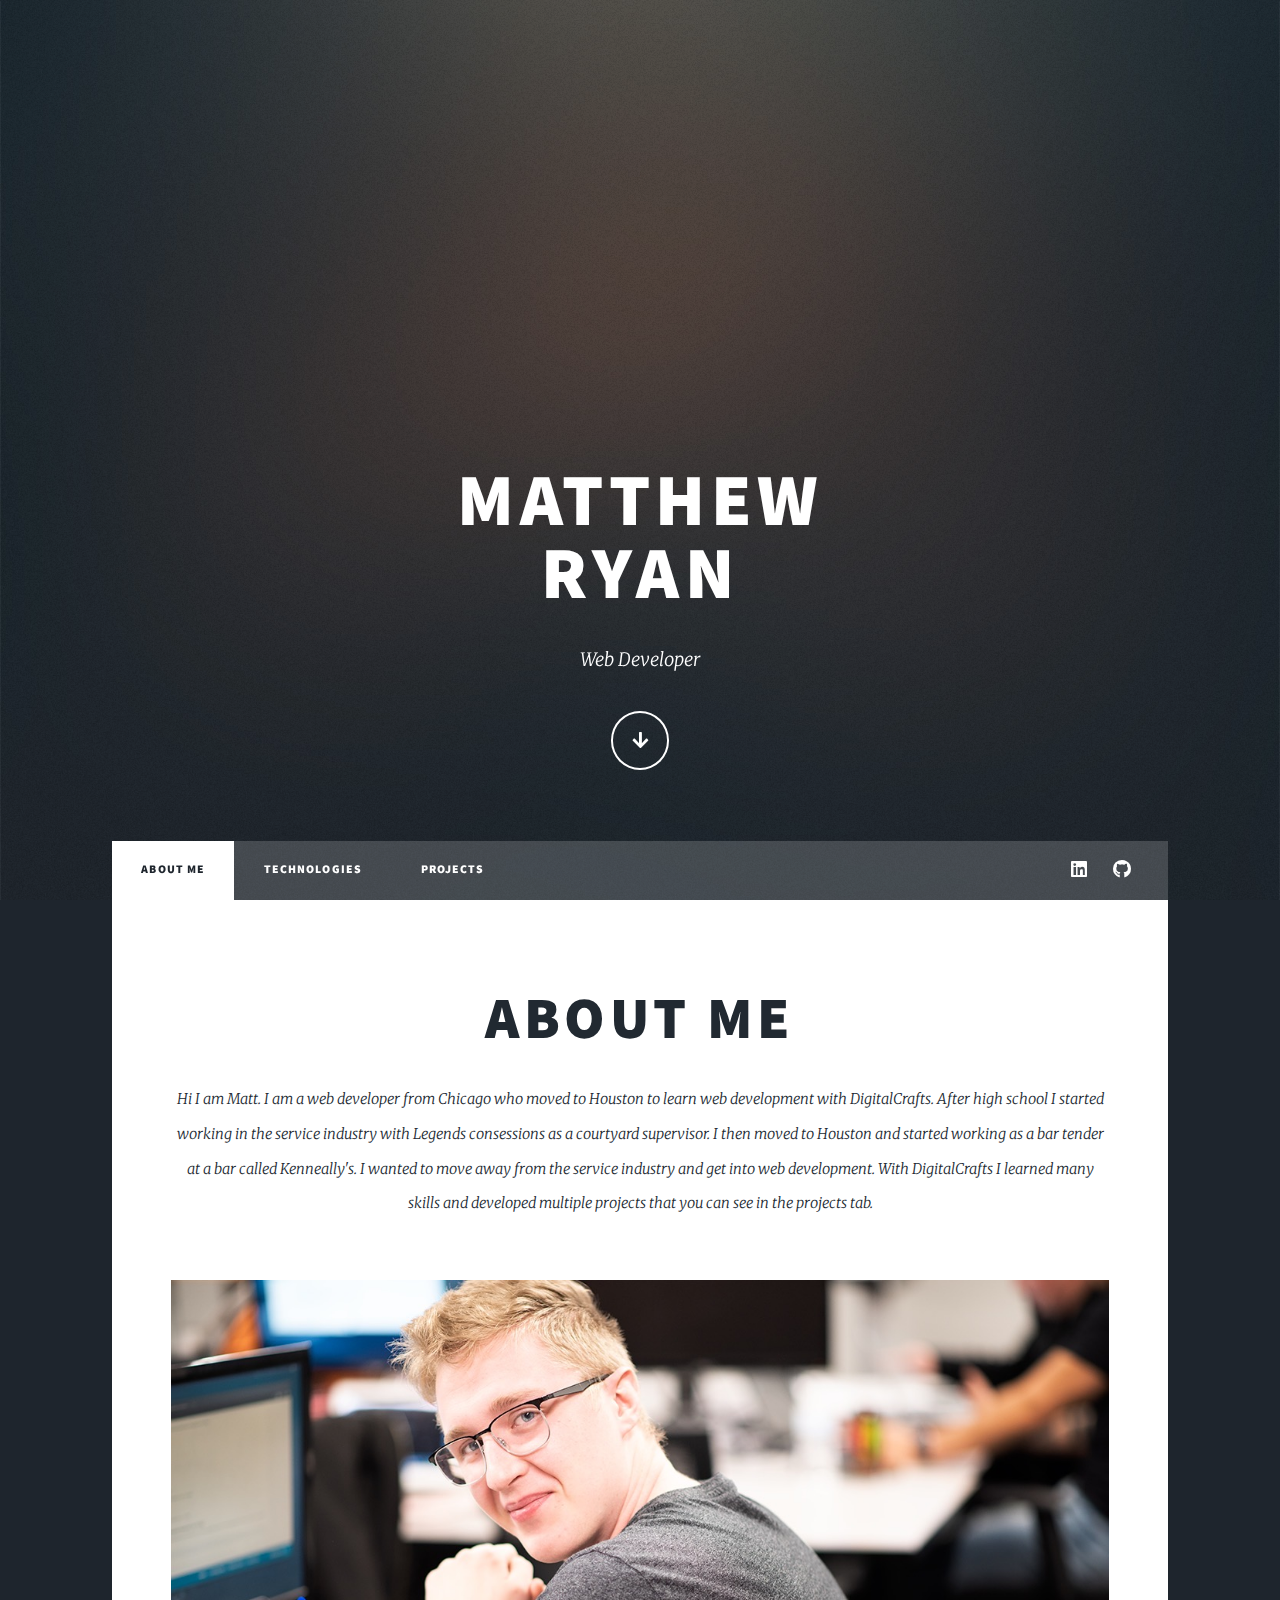
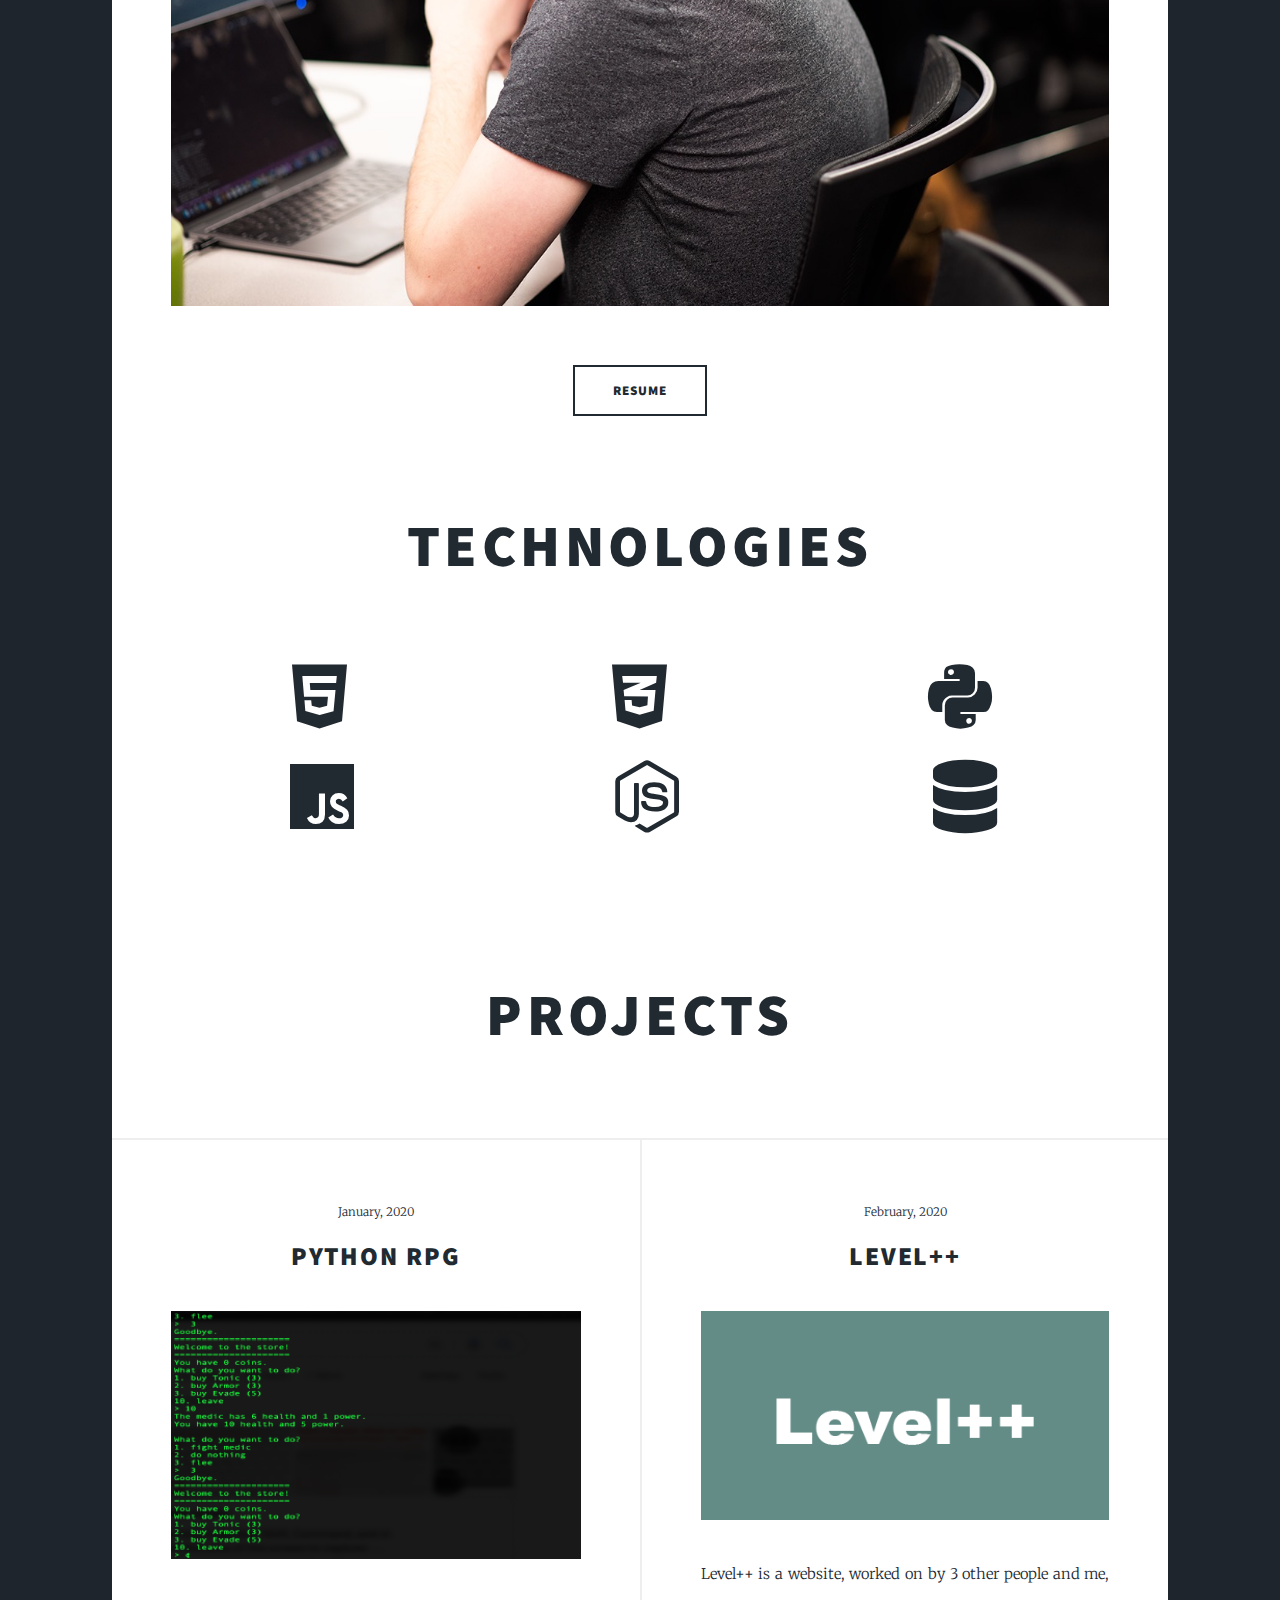
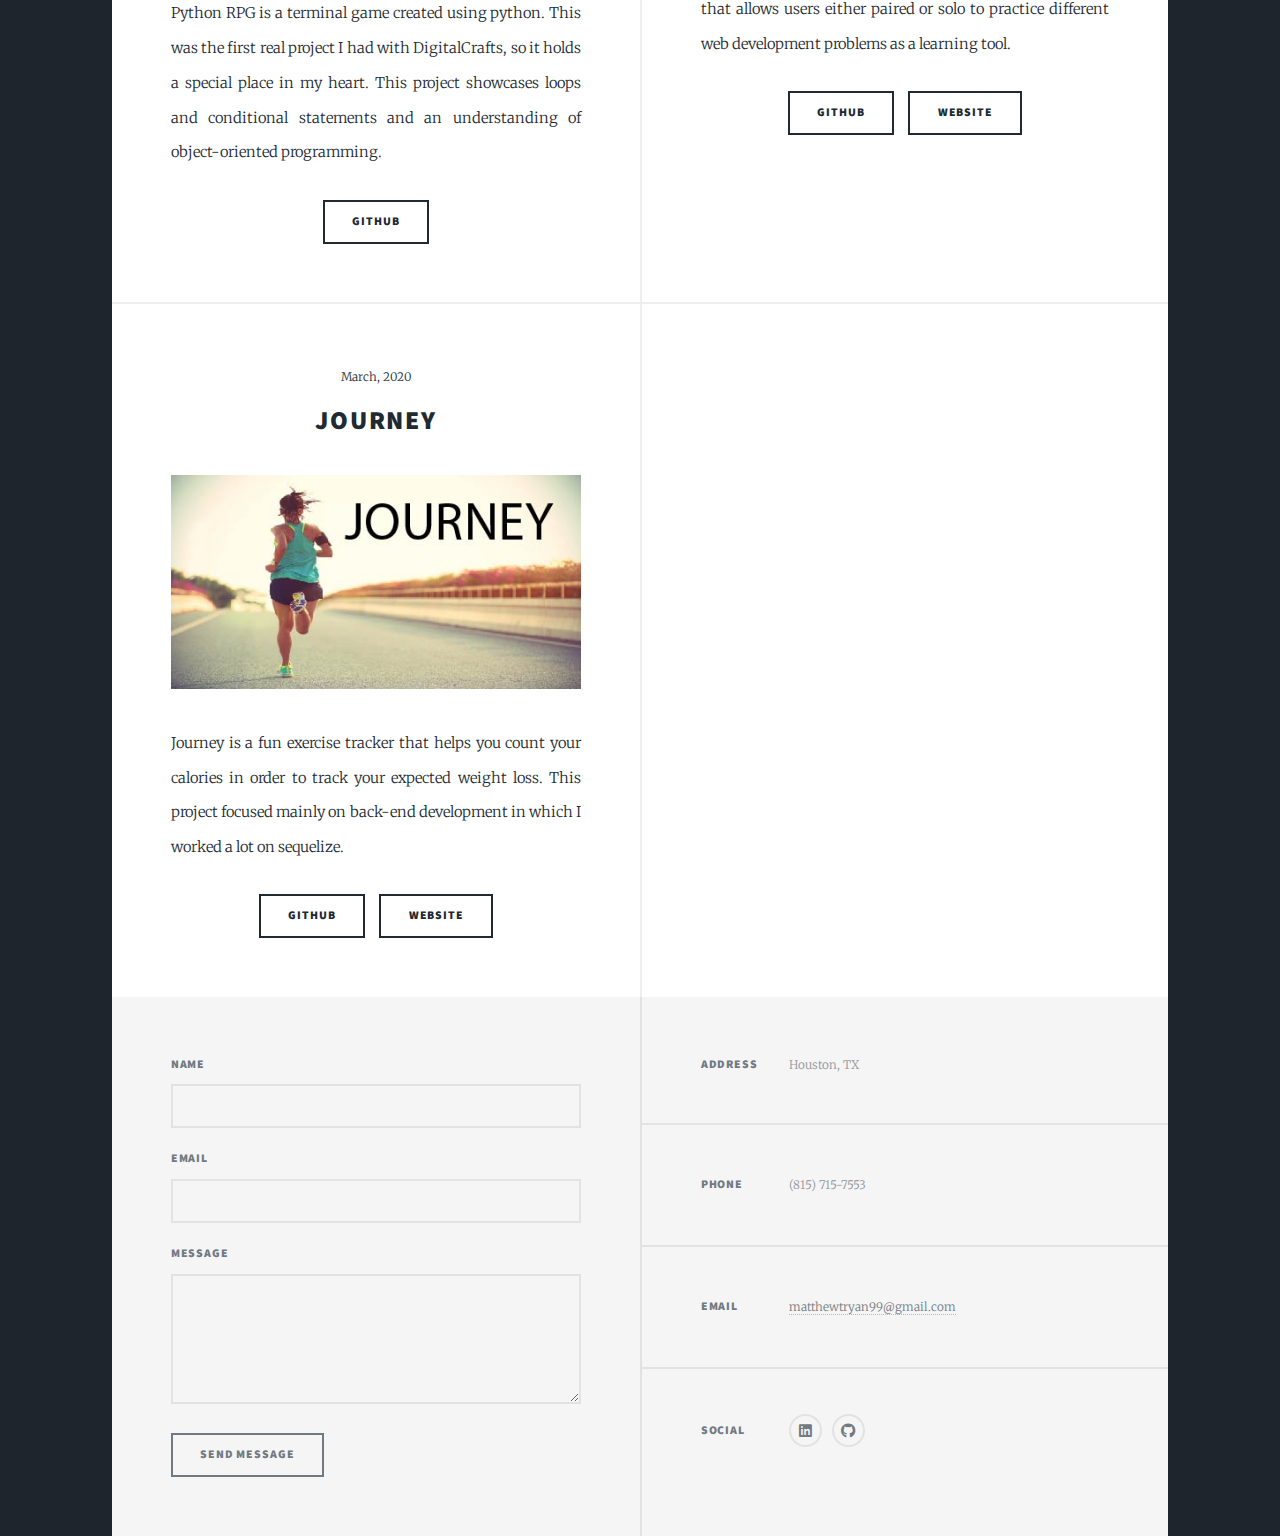
==== index.html @ 0ff70f74 "resume addition" ====
<!DOCTYPE HTML>
<!--
	Massively by HTML5 UP
	html5up.net | @ajlkn
	Free for personal and commercial use under the CCA 3.0 license (html5up.net/license)
-->
<html>
	<head>
		<title>Matthew Ryan</title>
		<meta charset="utf-8" />
		<meta name="viewport" content="width=device-width, initial-scale=1, user-scalable=no" />
		<link rel="stylesheet" href="assets/css/main.css" />
		<noscript><link rel="stylesheet" href="assets/css/noscript.css" /></noscript>
	</head>
	<body class="is-preload">

		<!-- Wrapper -->
			<div id="wrapper" class="fade-in">

				<!-- Intro -->
					<div id="intro">
						<h1>Matthew<br />
						Ryan</h1>
						<p>Web Developer</p>
						<ul class="actions">
							<li><a href="#header" class="button icon solid solo fa-arrow-down scrolly">Continue</a></li>
						</ul>
					</div>

				<!-- Header -->
					<header id="header">
						<a href="index.html" class="logo">Matthew Ryan</a>
					</header>

				<!-- Nav -->
					<nav id="nav">
						<ul class="links">
							<li class="active"><a href="#about-me">About Me</a></li>
							<li><a href="#technologies">Technologies</a></li>
							<li><a href="#projects">Projects</a></li>
						</ul>
						<ul class="icons">
							<li><a href="https://www.linkedin.com/in/matthew-ryan-bb49891a5/" class="icon brands fa-linkedin" target="_blank"><span class="label">Linkedin</span></a></li>
							<li><a href="https://github.com/matthewtryan99" class="icon brands fa-github"><span class="label" target="_blank">GitHub</span></a></li>
						</ul>
					</nav>

				<!-- Main -->
					<div id="main">

						<!-- Featured Post -->
							<article class="post featured" id="about-me">
								<header class="major">
									<h2>About Me</h2>
									<p>
										Hi I am Matt. I am a web developer from Chicago who moved to Houston to learn web development
										with DigitalCrafts. After high school I started working in the service industry with Legends
										consessions as a courtyard supervisor. I then moved to Houston and started working as a bar
										tender at a bar called Kenneally's. I wanted to move away from the service industry and get into
										web development. With DigitalCrafts I learned many skills and developed multiple projects that you 
										can see in the projects tab.
									</p>
								</header>
								<a href="#" class="image main"><img src="images/computerWork.JPG" alt="" /></a>
								<ul class="actions special">
									<li><a href="#" class="button large">Resume</a></li>
								</ul>
								<section id="technologies">
								<h1 class="margin-top">Technologies</h1>
								<div class="column">
									<div class="row box-color">
										<div class="icon brands fa-html5 text-box fa-5x"></div>
										<div class="icon brands fa-css3-alt text-box fa-5x"></div>
										<div class="icon brands fa-python text-box fa-5x"></div>
									</div>
									<div class="row box-color">
										<div class="icon brands fa-js text-box fa-5x"></div>
										<div class="icon brands fa-node-js text-box fa-5x"></div>
										<div class="icon solid solo fa-database fa-5x"></div>
									</div>
									<!-- <div class="row">
										<div>a</div>
										<div>b</div>
										<div>c</div>
									</div> -->
								</div>
								</section>
								
								<h1 class= "margin-top" id="projects">Projects</h1>
							</article>

						<!-- Posts -->
							<section class="posts">
								<article>
									<header>
										<span class="date">January, 2020</span>
										<h2>Python RPG</h2>
									</header>
									<a href="#" class="image fit" target="_blank"><img src="images/python-rpg.png" alt="" /></a>
									<p>
										Python RPG is a terminal game created using python. This was the first real project I had with
										DigitalCrafts, so it holds a special place in my heart. This project showcases loops and conditional
										statements and an understanding of object-oriented programming.
									</p>
									<ul class="actions special">
										<li><a href="https://github.com/matthewtryan99/hero-rpg" target="_blank" class="button">GitHub</a></li>
									</ul>
								</article><article>
									<header>
										<span class="date">February, 2020</span>
										<h2>Level++</h2>
									</header>
									<a href="https://dc-project-1-39cab.firebaseapp.com/" class="image fit" target="_blank"><img src="images/level++.png" alt="" /></a>
									<p>
										Level++ is a website, worked on by 3 other people and me, that allows users either paired or solo to practice
										different web development problems as a learning tool.
									</p>
									<ul class="actions special">
										<li><a href="https://github.com/matthewtryan99/project-1" class="button" target="_blank">GitHub</a></li>
										<li><a href="https://dc-project-1-39cab.firebaseapp.com/" class="button" target="_blank">Website</a></li>
									</ul>
								</article>
								<article>
									<header>
										<span class="date">March, 2020</span>
										<h2>Journey</h2>
									</header>
									<a href="#" class="image fit" target="_blank"><img src="images/journey.jpg" alt="" /></a>
									<p>
										Journey is a fun exercise tracker that helps you count your calories in order to track your expected weight loss.
										This project focused mainly on back-end development in which I worked a lot on sequelize.
									</p>
									<ul class="actions special">
										<li><a href="https://github.com/plaetzaw/FitnessTracker" target="_blank" class="button">GitHub</a></li>
										<li><a href="http://ec2-52-14-111-28.us-east-2.compute.amazonaws.com/" class="button" target="_blank">Website</a></li>
									</ul>
								</article>
								<article>
								</article>

							</section>

						<!-- Footer -->

					</div>

				<!-- Footer -->
					<footer id="footer">
						<section>
							<form method="post" action="#">
								<div class="fields">
									<div class="field">
										<label for="name">Name</label>
										<input type="text" name="name" id="name" />
									</div>
									<div class="field">
										<label for="email">Email</label>
										<input type="text" name="email" id="email" />
									</div>
									<div class="field">
										<label for="message">Message</label>
										<textarea name="message" id="message" rows="3"></textarea>
									</div>
								</div>
								<ul class="actions">
									<li><input type="submit" value="Send Message" /></li>
								</ul>
							</form>
						</section>
						<section class="split contact">
							<section class="alt">
								<h3>Address</h3>
								<p>Houston, TX</p>
							</section>
							<section>
								<h3>Phone</h3>
								<p>(815) 715-7553</p>
							</section>
							<section>
								<h3>Email</h3>
								<p><a href="#">matthewtryan99@gmail.com</a></p>
							</section>
							<section>
								<h3>Social</h3>
								<ul class="icons alt">
									<li><a href="https://www.linkedin.com/in/matthew-ryan-bb49891a5/" class="icon brands alt fa-linkedin" target="_blank"><span class="label">LinkedIn</span></a></li>
									<li><a href="https://github.com/matthewtryan99" class="icon brands alt fa-github"><span class="label" target="_blank">GitHub</span></a></li>
								</ul>
							</section>
						</section>
					</footer>


			</div>

		<!-- Scripts -->
			<script src="assets/js/jquery.min.js"></script>
			<script src="assets/js/jquery.scrollex.min.js"></script>
			<script src="assets/js/jquery.scrolly.min.js"></script>
			<script src="assets/js/browser.min.js"></script>
			<script src="assets/js/breakpoints.min.js"></script>
			<script src="assets/js/util.js"></script>
			<script src="assets/js/main.js"></script>

	</body>
</html>
---- assets/css/main.css ----
@import url(fontawesome-all.min.css);
@import url("https://fonts.googleapis.com/css?family=Merriweather:300,700,300italic,700italic|Source+Sans+Pro:900");

/*
	Massively by HTML5 UP
	html5up.net | @ajlkn
	Free for personal and commercial use under the CCA 3.0 license (html5up.net/license)
*/

html, body, div, span, applet, object,
iframe, h1, h2, h3, h4, h5, h6, p, blockquote,
pre, a, abbr, acronym, address, big, cite,
code, del, dfn, em, img, ins, kbd, q, s, samp,
small, strike, strong, sub, sup, tt, var, b,
u, i, center, dl, dt, dd, ol, ul, li, fieldset,
form, label, legend, table, caption, tbody,
tfoot, thead, tr, th, td, article, aside,
canvas, details, embed, figure, figcaption,
footer, header, hgroup, menu, nav, output, ruby,
section, summary, time, mark, audio, video {
	margin: 0;
	padding: 0;
	border: 0;
	font-size: 100%;
	font: inherit;
	vertical-align: baseline;}

article, aside, details, figcaption, figure,
footer, header, hgroup, menu, nav, section {
	display: block;}

body {
	line-height: 1;
}

ol, ul {
	list-style: none;
}

blockquote, q {
	quotes: none;
}

	blockquote:before, blockquote:after, q:before, q:after {
		content: '';
		content: none;
	}

table {
	border-collapse: collapse;
	border-spacing: 0;
}

body {
	-webkit-text-size-adjust: none;
}

mark {
	background-color: transparent;
	color: inherit;
}

input::-moz-focus-inner {
	border: 0;
	padding: 0;
}

input, select, textarea {
	-moz-appearance: none;
	-webkit-appearance: none;
	-ms-appearance: none;
	appearance: none;
}

/* Basic */

	@-ms-viewport {
		width: device-width;
	}

	body {
		-ms-overflow-style: scrollbar;
	}

	@media screen and (max-width: 480px) {

		html, body {
			min-width: 320px;
		}

	}

	html {
		box-sizing: border-box;
	}

	*, *:before, *:after {
		box-sizing: inherit;
	}

	body {
		background-color: #1e252d;
	}

		body.is-preload *, body.is-preload *:before, body.is-preload *:after {
			-moz-animation: none !important;
			-webkit-animation: none !important;
			-ms-animation: none !important;
			animation: none !important;
			-moz-transition: none !important;
			-webkit-transition: none !important;
			-ms-transition: none !important;
			transition: none !important;
		}

/* Type */

	html {
		font-size: 16pt;
	}

		@media screen and (max-width: 1680px) {

			html {
				font-size: 12pt;
			}

		}

		@media screen and (max-width: 1280px) {

			html {
				font-size: 11pt;
			}

		}

		@media screen and (max-width: 360px) {

			html {
				font-size: 10pt;
			}

		}

	body {
		color: #212931;
	}

	body, input, select, textarea {
		font-family: "Merriweather", Georgia, serif;
		font-weight: 300;
		font-size: 1rem;
		line-height: 2.375;
	}

	a {
		-moz-transition: color 0.2s ease-in-out, background-color 0.2s ease-in-out, border-color 0.2s ease-in-out, box-shadow 0.2s ease-in-out;
		-webkit-transition: color 0.2s ease-in-out, background-color 0.2s ease-in-out, border-color 0.2s ease-in-out, box-shadow 0.2s ease-in-out;
		-ms-transition: color 0.2s ease-in-out, background-color 0.2s ease-in-out, border-color 0.2s ease-in-out, box-shadow 0.2s ease-in-out;
		transition: color 0.2s ease-in-out, background-color 0.2s ease-in-out, border-color 0.2s ease-in-out, box-shadow 0.2s ease-in-out;
		border-bottom: dotted 1px;
		text-decoration: none;
	}

		a:hover {
			border-bottom-color: transparent;
		}

	strong, b {
		font-weight: 600;
	}

	em, i {
		font-style: italic;
	}

	p {
		text-align: justify;
		margin: 0 0 2rem 0;
	}

	h1, h2, h3, h4, h5, h6 {
		font-family: "Source Sans Pro", Helvetica, sans-serif;
		font-weight: 900;
		line-height: 1.5;
		letter-spacing: 0.075em;
		text-transform: uppercase;
		margin: 0 0 1rem 0;
	}

		h1 a, h2 a, h3 a, h4 a, h5 a, h6 a {
			border-bottom: 0;
			color: inherit;
			text-decoration: none;
		}

	h1 {
		font-size: 4rem;
		line-height: 1.1;
		margin: 0 0 2rem 0;
	}

	h2 {
		font-size: 1.75rem;
		line-height: 1.3;
		margin: 0 0 1.5rem 0;
	}

	h3 {
		font-size: 1.25rem;
		margin: 0 0 1.5rem 0;
	}

	h4 {
		font-size: 1rem;
	}

	h5 {
		font-size: 0.9rem;
	}

	h6 {
		font-size: 0.8rem;
	}

	sub {
		font-size: 0.8rem;
		position: relative;
		top: 0.5rem;
	}

	sup {
		font-size: 0.8rem;
		position: relative;
		top: -0.5rem;
	}

	blockquote {
		border-left: solid 4px;
		font-style: italic;
		margin: 0 0 2rem 0;
		padding: 0.5rem 0 0.5rem 2rem;
	}

	code {
		border: solid 2px;
		font-family: "Courier New", monospace;
		font-size: 0.9rem;
		margin: 0 0.25rem;
		padding: 0.25rem 0.65rem;
	}

	pre {
		-webkit-overflow-scrolling: touch;
		font-family: "Courier New", monospace;
		font-size: 0.9rem;
		margin: 0 0 2rem 0;
	}

		pre code {
			display: block;
			line-height: 1.75;
			padding: 1rem 1.5rem;
			overflow-x: auto;
		}

	hr {
		border: 0;
		border-bottom: solid 2px;
		margin: 3rem 0;
	}

		hr.major {
			margin: 5rem 0;
		}

	.align-left {
		text-align: left;
	}

	.align-center {
		text-align: center;
	}

	.align-right {
		text-align: right;
	}

	input, select, textarea {
		color: #212931;
	}

	a {
		color: #212931;
		border-bottom-color: rgba(33, 41, 49, 0.5);
	}

		a:hover {
			border-bottom-color: transparent;
			color: #18bfef !important;
		}

	strong, b {
		color: #212931;
	}

	h1, h2, h3, h4, h5, h6 {
		color: #212931;
	}

	blockquote {
		border-left-color: #eeeeee;
	}

	code {
		background: rgba(220, 220, 220, 0.25);
		border-color: #eeeeee;
	}

	hr {
		border-bottom-color: #eeeeee;
	}

/* Row */

	.row {
		display: flex;
		flex-wrap: wrap;
		box-sizing: border-box;
		align-items: stretch;
	}

		.row > * {
			box-sizing: border-box;
		}

		.row.gtr-uniform > * > :last-child {
			margin-bottom: 0;
		}

		.row.aln-left {
			justify-content: flex-start;
		}

		.row.aln-center {
			justify-content: center;
		}

		.row.aln-right {
			justify-content: flex-end;
		}

		.row.aln-top {
			align-items: flex-start;
		}

		.row.aln-middle {
			align-items: center;
		}

		.row.aln-bottom {
			align-items: flex-end;
		}

		.row > .imp {
			order: -1;
		}

		.row > .col-1 {
			width: 8.33333%;
		}

		.row > .off-1 {
			margin-left: 8.33333%;
		}

		.row > .col-2 {
			width: 16.66667%;
		}

		.row > .off-2 {
			margin-left: 16.66667%;
		}

		.row > .col-3 {
			width: 25%;
		}

		.row > .off-3 {
			margin-left: 25%;
		}

		.row > .col-4 {
			width: 33.33333%;
		}

		.row > .off-4 {
			margin-left: 33.33333%;
		}

		.row > .col-5 {
			width: 41.66667%;
		}

		.row > .off-5 {
			margin-left: 41.66667%;
		}

		.row > .col-6 {
			width: 50%;
		}

		.row > .off-6 {
			margin-left: 50%;
		}

		.row > .col-7 {
			width: 58.33333%;
		}

		.row > .off-7 {
			margin-left: 58.33333%;
		}

		.row > .col-8 {
			width: 66.66667%;
		}

		.row > .off-8 {
			margin-left: 66.66667%;
		}

		.row > .col-9 {
			width: 75%;
		}

		.row > .off-9 {
			margin-left: 75%;
		}

		.row > .col-10 {
			width: 83.33333%;
		}

		.row > .off-10 {
			margin-left: 83.33333%;
		}

		.row > .col-11 {
			width: 91.66667%;
		}

		.row > .off-11 {
			margin-left: 91.66667%;
		}

		.row > .col-12 {
			width: 100%;
		}

		.row > .off-12 {
			margin-left: 100%;
		}

		.row.gtr-0 {
			margin-top: 0;
			margin-left: 0rem;
		}

			.row.gtr-0 > * {
				padding: 0 0 0 0rem;
			}

			.row.gtr-0.gtr-uniform {
				margin-top: 0rem;
			}

				.row.gtr-0.gtr-uniform > * {
					padding-top: 0rem;
				}

		.row.gtr-25 {
			margin-top: 0;
			margin-left: -0.375rem;
		}

			.row.gtr-25 > * {
				padding: 0 0 0 0.375rem;
			}

			.row.gtr-25.gtr-uniform {
				margin-top: -0.375rem;
			}

				.row.gtr-25.gtr-uniform > * {
					padding-top: 0.375rem;
				}

		.row.gtr-50 {
			margin-top: 0;
			margin-left: -0.75rem;
		}

			.row.gtr-50 > * {
				padding: 0 0 0 0.75rem;
			}

			.row.gtr-50.gtr-uniform {
				margin-top: -0.75rem;
			}

				.row.gtr-50.gtr-uniform > * {
					padding-top: 0.75rem;
				}

		.row {
			margin-top: 0;
			margin-left: -1.5rem;
		}

			.row > * {
				padding: 0 0 0 1.5rem;
			}

			.row.gtr-uniform {
				margin-top: -1.5rem;
			}

				.row.gtr-uniform > * {
					padding-top: 1.5rem;
				}

		.row.gtr-150 {
			margin-top: 0;
			margin-left: -2.25rem;
		}

			.row.gtr-150 > * {
				padding: 0 0 0 2.25rem;
			}

			.row.gtr-150.gtr-uniform {
				margin-top: -2.25rem;
			}

				.row.gtr-150.gtr-uniform > * {
					padding-top: 2.25rem;
				}

		.row.gtr-200 {
			margin-top: 0;
			margin-left: -3rem;
		}

			.row.gtr-200 > * {
				padding: 0 0 0 3rem;
			}

			.row.gtr-200.gtr-uniform {
				margin-top: -3rem;
			}

				.row.gtr-200.gtr-uniform > * {
					padding-top: 3rem;
				}

		@media screen and (max-width: 1680px) {

			.row {
				display: flex;
				flex-wrap: wrap;
				box-sizing: border-box;
				align-items: stretch;
			}

				.row > * {
					box-sizing: border-box;
				}

				.row.gtr-uniform > * > :last-child {
					margin-bottom: 0;
				}

				.row.aln-left {
					justify-content: flex-start;
				}

				.row.aln-center {
					justify-content: center;
				}

				.row.aln-right {
					justify-content: flex-end;
				}

				.row.aln-top {
					align-items: flex-start;
				}

				.row.aln-middle {
					align-items: center;
				}

				.row.aln-bottom {
					align-items: flex-end;
				}

				.row > .imp-xlarge {
					order: -1;
				}

				.row > .col-1-xlarge {
					width: 8.33333%;
				}

				.row > .off-1-xlarge {
					margin-left: 8.33333%;
				}

				.row > .col-2-xlarge {
					width: 16.66667%;
				}

				.row > .off-2-xlarge {
					margin-left: 16.66667%;
				}

				.row > .col-3-xlarge {
					width: 25%;
				}

				.row > .off-3-xlarge {
					margin-left: 25%;
				}

				.row > .col-4-xlarge {
					width: 33.33333%;
				}

				.row > .off-4-xlarge {
					margin-left: 33.33333%;
				}

				.row > .col-5-xlarge {
					width: 41.66667%;
				}

				.row > .off-5-xlarge {
					margin-left: 41.66667%;
				}

				.row > .col-6-xlarge {
					width: 50%;
				}

				.row > .off-6-xlarge {
					margin-left: 50%;
				}

				.row > .col-7-xlarge {
					width: 58.33333%;
				}

				.row > .off-7-xlarge {
					margin-left: 58.33333%;
				}

				.row > .col-8-xlarge {
					width: 66.66667%;
				}

				.row > .off-8-xlarge {
					margin-left: 66.66667%;
				}

				.row > .col-9-xlarge {
					width: 75%;
				}

				.row > .off-9-xlarge {
					margin-left: 75%;
				}

				.row > .col-10-xlarge {
					width: 83.33333%;
				}

				.row > .off-10-xlarge {
					margin-left: 83.33333%;
				}

				.row > .col-11-xlarge {
					width: 91.66667%;
				}

				.row > .off-11-xlarge {
					margin-left: 91.66667%;
				}

				.row > .col-12-xlarge {
					width: 100%;
				}

				.row > .off-12-xlarge {
					margin-left: 100%;
				}

				.row.gtr-0 {
					margin-top: 0;
					margin-left: 0rem;
				}

					.row.gtr-0 > * {
						padding: 0 0 0 0rem;
					}

					.row.gtr-0.gtr-uniform {
						margin-top: 0rem;
					}

						.row.gtr-0.gtr-uniform > * {
							padding-top: 0rem;
						}

				.row.gtr-25 {
					margin-top: 0;
					margin-left: -0.375rem;
				}

					.row.gtr-25 > * {
						padding: 0 0 0 0.375rem;
					}

					.row.gtr-25.gtr-uniform {
						margin-top: -0.375rem;
					}

						.row.gtr-25.gtr-uniform > * {
							padding-top: 0.375rem;
						}

				.row.gtr-50 {
					margin-top: 0;
					margin-left: -0.75rem;
				}

					.row.gtr-50 > * {
						padding: 0 0 0 0.75rem;
					}

					.row.gtr-50.gtr-uniform {
						margin-top: -0.75rem;
					}

						.row.gtr-50.gtr-uniform > * {
							padding-top: 0.75rem;
						}

				.row {
					margin-top: 0;
					margin-left: -1.5rem;
				}

					.row > * {
						padding: 0 0 0 1.5rem;
					}

					.row.gtr-uniform {
						margin-top: -1.5rem;
					}

						.row.gtr-uniform > * {
							padding-top: 1.5rem;
						}

				.row.gtr-150 {
					margin-top: 0;
					margin-left: -2.25rem;
				}

					.row.gtr-150 > * {
						padding: 0 0 0 2.25rem;
					}

					.row.gtr-150.gtr-uniform {
						margin-top: -2.25rem;
					}

						.row.gtr-150.gtr-uniform > * {
							padding-top: 2.25rem;
						}

				.row.gtr-200 {
					margin-top: 0;
					margin-left: -3rem;
				}

					.row.gtr-200 > * {
						padding: 0 0 0 3rem;
					}

					.row.gtr-200.gtr-uniform {
						margin-top: -3rem;
					}

						.row.gtr-200.gtr-uniform > * {
							padding-top: 3rem;
						}

		}

		@media screen and (max-width: 1280px) {

			.row {
				display: flex;
				flex-wrap: wrap;
				box-sizing: border-box;
				align-items: stretch;
			}

				.row > * {
					box-sizing: border-box;
				}

				.row.gtr-uniform > * > :last-child {
					margin-bottom: 0;
				}

				.row.aln-left {
					justify-content: flex-start;
				}

				.row.aln-center {
					justify-content: center;
				}

				.row.aln-right {
					justify-content: flex-end;
				}

				.row.aln-top {
					align-items: flex-start;
				}

				.row.aln-middle {
					align-items: center;
				}

				.row.aln-bottom {
					align-items: flex-end;
				}

				.row > .imp-large {
					order: -1;
				}

				.row > .col-1-large {
					width: 8.33333%;
				}

				.row > .off-1-large {
					margin-left: 8.33333%;
				}

				.row > .col-2-large {
					width: 16.66667%;
				}

				.row > .off-2-large {
					margin-left: 16.66667%;
				}

				.row > .col-3-large {
					width: 25%;
				}

				.row > .off-3-large {
					margin-left: 25%;
				}

				.row > .col-4-large {
					width: 33.33333%;
				}

				.row > .off-4-large {
					margin-left: 33.33333%;
				}

				.row > .col-5-large {
					width: 41.66667%;
				}

				.row > .off-5-large {
					margin-left: 41.66667%;
				}

				.row > .col-6-large {
					width: 50%;
				}

				.row > .off-6-large {
					margin-left: 50%;
				}

				.row > .col-7-large {
					width: 58.33333%;
				}

				.row > .off-7-large {
					margin-left: 58.33333%;
				}

				.row > .col-8-large {
					width: 66.66667%;
				}

				.row > .off-8-large {
					margin-left: 66.66667%;
				}

				.row > .col-9-large {
					width: 75%;
				}

				.row > .off-9-large {
					margin-left: 75%;
				}

				.row > .col-10-large {
					width: 83.33333%;
				}

				.row > .off-10-large {
					margin-left: 83.33333%;
				}

				.row > .col-11-large {
					width: 91.66667%;
				}

				.row > .off-11-large {
					margin-left: 91.66667%;
				}

				.row > .col-12-large {
					width: 100%;
				}

				.row > .off-12-large {
					margin-left: 100%;
				}

				.row.gtr-0 {
					margin-top: 0;
					margin-left: 0rem;
				}

					.row.gtr-0 > * {
						padding: 0 0 0 0rem;
					}

					.row.gtr-0.gtr-uniform {
						margin-top: 0rem;
					}

						.row.gtr-0.gtr-uniform > * {
							padding-top: 0rem;
						}

				.row.gtr-25 {
					margin-top: 0;
					margin-left: -0.375rem;
				}

					.row.gtr-25 > * {
						padding: 0 0 0 0.375rem;
					}

					.row.gtr-25.gtr-uniform {
						margin-top: -0.375rem;
					}

						.row.gtr-25.gtr-uniform > * {
							padding-top: 0.375rem;
						}

				.row.gtr-50 {
					margin-top: 0;
					margin-left: -0.75rem;
				}

					.row.gtr-50 > * {
						padding: 0 0 0 0.75rem;
					}

					.row.gtr-50.gtr-uniform {
						margin-top: -0.75rem;
					}

						.row.gtr-50.gtr-uniform > * {
							padding-top: 0.75rem;
						}

				.row {
					margin-top: 0;
					margin-left: -1.5rem;
				}

					.row > * {
						padding: 0 0 0 1.5rem;
					}

					.row.gtr-uniform {
						margin-top: -1.5rem;
					}

						.row.gtr-uniform > * {
							padding-top: 1.5rem;
						}

				.row.gtr-150 {
					margin-top: 0;
					margin-left: -2.25rem;
				}

					.row.gtr-150 > * {
						padding: 0 0 0 2.25rem;
					}

					.row.gtr-150.gtr-uniform {
						margin-top: -2.25rem;
					}

						.row.gtr-150.gtr-uniform > * {
							padding-top: 2.25rem;
						}

				.row.gtr-200 {
					margin-top: 0;
					margin-left: -3rem;
				}

					.row.gtr-200 > * {
						padding: 0 0 0 3rem;
					}

					.row.gtr-200.gtr-uniform {
						margin-top: -3rem;
					}

						.row.gtr-200.gtr-uniform > * {
							padding-top: 3rem;
						}

		}

		@media screen and (max-width: 980px) {

			.row {
				display: flex;
				flex-wrap: wrap;
				box-sizing: border-box;
				align-items: stretch;
			}

				.row > * {
					box-sizing: border-box;
				}

				.row.gtr-uniform > * > :last-child {
					margin-bottom: 0;
				}

				.row.aln-left {
					justify-content: flex-start;
				}

				.row.aln-center {
					justify-content: center;
				}

				.row.aln-right {
					justify-content: flex-end;
				}

				.row.aln-top {
					align-items: flex-start;
				}

				.row.aln-middle {
					align-items: center;
				}

				.row.aln-bottom {
					align-items: flex-end;
				}

				.row > .imp-medium {
					order: -1;
				}

				.row > .col-1-medium {
					width: 8.33333%;
				}

				.row > .off-1-medium {
					margin-left: 8.33333%;
				}

				.row > .col-2-medium {
					width: 16.66667%;
				}

				.row > .off-2-medium {
					margin-left: 16.66667%;
				}

				.row > .col-3-medium {
					width: 25%;
				}

				.row > .off-3-medium {
					margin-left: 25%;
				}

				.row > .col-4-medium {
					width: 33.33333%;
				}

				.row > .off-4-medium {
					margin-left: 33.33333%;
				}

				.row > .col-5-medium {
					width: 41.66667%;
				}

				.row > .off-5-medium {
					margin-left: 41.66667%;
				}

				.row > .col-6-medium {
					width: 50%;
				}

				.row > .off-6-medium {
					margin-left: 50%;
				}

				.row > .col-7-medium {
					width: 58.33333%;
				}

				.row > .off-7-medium {
					margin-left: 58.33333%;
				}

				.row > .col-8-medium {
					width: 66.66667%;
				}

				.row > .off-8-medium {
					margin-left: 66.66667%;
				}

				.row > .col-9-medium {
					width: 75%;
				}

				.row > .off-9-medium {
					margin-left: 75%;
				}

				.row > .col-10-medium {
					width: 83.33333%;
				}

				.row > .off-10-medium {
					margin-left: 83.33333%;
				}

				.row > .col-11-medium {
					width: 91.66667%;
				}

				.row > .off-11-medium {
					margin-left: 91.66667%;
				}

				.row > .col-12-medium {
					width: 100%;
				}

				.row > .off-12-medium {
					margin-left: 100%;
				}

				.row.gtr-0 {
					margin-top: 0;
					margin-left: 0rem;
				}

					.row.gtr-0 > * {
						padding: 0 0 0 0rem;
					}

					.row.gtr-0.gtr-uniform {
						margin-top: 0rem;
					}

						.row.gtr-0.gtr-uniform > * {
							padding-top: 0rem;
						}

				.row.gtr-25 {
					margin-top: 0;
					margin-left: -0.375rem;
				}

					.row.gtr-25 > * {
						padding: 0 0 0 0.375rem;
					}

					.row.gtr-25.gtr-uniform {
						margin-top: -0.375rem;
					}

						.row.gtr-25.gtr-uniform > * {
							padding-top: 0.375rem;
						}

				.row.gtr-50 {
					margin-top: 0;
					margin-left: -0.75rem;
				}

					.row.gtr-50 > * {
						padding: 0 0 0 0.75rem;
					}

					.row.gtr-50.gtr-uniform {
						margin-top: -0.75rem;
					}

						.row.gtr-50.gtr-uniform > * {
							padding-top: 0.75rem;
						}

				.row {
					margin-top: 0;
					margin-left: -1.5rem;
				}

					.row > * {
						padding: 0 0 0 1.5rem;
					}

					.row.gtr-uniform {
						margin-top: -1.5rem;
					}

						.row.gtr-uniform > * {
							padding-top: 1.5rem;
						}

				.row.gtr-150 {
					margin-top: 0;
					margin-left: -2.25rem;
				}

					.row.gtr-150 > * {
						padding: 0 0 0 2.25rem;
					}

					.row.gtr-150.gtr-uniform {
						margin-top: -2.25rem;
					}

						.row.gtr-150.gtr-uniform > * {
							padding-top: 2.25rem;
						}

				.row.gtr-200 {
					margin-top: 0;
					margin-left: -3rem;
				}

					.row.gtr-200 > * {
						padding: 0 0 0 3rem;
					}

					.row.gtr-200.gtr-uniform {
						margin-top: -3rem;
					}

						.row.gtr-200.gtr-uniform > * {
							padding-top: 3rem;
						}

		}

		@media screen and (max-width: 736px) {

			.row {
				display: flex;
				flex-wrap: wrap;
				box-sizing: border-box;
				align-items: stretch;
			}

				.row > * {
					box-sizing: border-box;
				}

				.row.gtr-uniform > * > :last-child {
					margin-bottom: 0;
				}

				.row.aln-left {
					justify-content: flex-start;
				}

				.row.aln-center {
					justify-content: center;
				}

				.row.aln-right {
					justify-content: flex-end;
				}

				.row.aln-top {
					align-items: flex-start;
				}

				.row.aln-middle {
					align-items: center;
				}

				.row.aln-bottom {
					align-items: flex-end;
				}

				.row > .imp-small {
					order: -1;
				}

				.row > .col-1-small {
					width: 8.33333%;
				}

				.row > .off-1-small {
					margin-left: 8.33333%;
				}

				.row > .col-2-small {
					width: 16.66667%;
				}

				.row > .off-2-small {
					margin-left: 16.66667%;
				}

				.row > .col-3-small {
					width: 25%;
				}

				.row > .off-3-small {
					margin-left: 25%;
				}

				.row > .col-4-small {
					width: 33.33333%;
				}

				.row > .off-4-small {
					margin-left: 33.33333%;
				}

				.row > .col-5-small {
					width: 41.66667%;
				}

				.row > .off-5-small {
					margin-left: 41.66667%;
				}

				.row > .col-6-small {
					width: 50%;
				}

				.row > .off-6-small {
					margin-left: 50%;
				}

				.row > .col-7-small {
					width: 58.33333%;
				}

				.row > .off-7-small {
					margin-left: 58.33333%;
				}

				.row > .col-8-small {
					width: 66.66667%;
				}

				.row > .off-8-small {
					margin-left: 66.66667%;
				}

				.row > .col-9-small {
					width: 75%;
				}

				.row > .off-9-small {
					margin-left: 75%;
				}

				.row > .col-10-small {
					width: 83.33333%;
				}

				.row > .off-10-small {
					margin-left: 83.33333%;
				}

				.row > .col-11-small {
					width: 91.66667%;
				}

				.row > .off-11-small {
					margin-left: 91.66667%;
				}

				.row > .col-12-small {
					width: 100%;
				}

				.row > .off-12-small {
					margin-left: 100%;
				}

				.row.gtr-0 {
					margin-top: 0;
					margin-left: 0rem;
				}

					.row.gtr-0 > * {
						padding: 0 0 0 0rem;
					}

					.row.gtr-0.gtr-uniform {
						margin-top: 0rem;
					}

						.row.gtr-0.gtr-uniform > * {
							padding-top: 0rem;
						}

				.row.gtr-25 {
					margin-top: 0;
					margin-left: -0.375rem;
				}

					.row.gtr-25 > * {
						padding: 0 0 0 0.375rem;
					}

					.row.gtr-25.gtr-uniform {
						margin-top: -0.375rem;
					}

						.row.gtr-25.gtr-uniform > * {
							padding-top: 0.375rem;
						}

				.row.gtr-50 {
					margin-top: 0;
					margin-left: -0.75rem;
				}

					.row.gtr-50 > * {
						padding: 0 0 0 0.75rem;
					}

					.row.gtr-50.gtr-uniform {
						margin-top: -0.75rem;
					}

						.row.gtr-50.gtr-uniform > * {
							padding-top: 0.75rem;
						}

				.row {
					margin-top: 0;
					margin-left: -1.5rem;
				}

					.row > * {
						padding: 0 0 0 1.5rem;
					}

					.row.gtr-uniform {
						margin-top: -1.5rem;
					}

						.row.gtr-uniform > * {
							padding-top: 1.5rem;
						}

				.row.gtr-150 {
					margin-top: 0;
					margin-left: -2.25rem;
				}

					.row.gtr-150 > * {
						padding: 0 0 0 2.25rem;
					}

					.row.gtr-150.gtr-uniform {
						margin-top: -2.25rem;
					}

						.row.gtr-150.gtr-uniform > * {
							padding-top: 2.25rem;
						}

				.row.gtr-200 {
					margin-top: 0;
					margin-left: -3rem;
				}

					.row.gtr-200 > * {
						padding: 0 0 0 3rem;
					}

					.row.gtr-200.gtr-uniform {
						margin-top: -3rem;
					}

						.row.gtr-200.gtr-uniform > * {
							padding-top: 3rem;
						}

		}

		@media screen and (max-width: 480px) {

			.row {
				display: flex;
				flex-wrap: wrap;
				box-sizing: border-box;
				align-items: stretch;
			}

				.row > * {
					box-sizing: border-box;
				}

				.row.gtr-uniform > * > :last-child {
					margin-bottom: 0;
				}

				.row.aln-left {
					justify-content: flex-start;
				}

				.row.aln-center {
					justify-content: center;
				}

				.row.aln-right {
					justify-content: flex-end;
				}

				.row.aln-top {
					align-items: flex-start;
				}

				.row.aln-middle {
					align-items: center;
				}

				.row.aln-bottom {
					align-items: flex-end;
				}

				.row > .imp-xsmall {
					order: -1;
				}

				.row > .col-1-xsmall {
					width: 8.33333%;
				}

				.row > .off-1-xsmall {
					margin-left: 8.33333%;
				}

				.row > .col-2-xsmall {
					width: 16.66667%;
				}

				.row > .off-2-xsmall {
					margin-left: 16.66667%;
				}

				.row > .col-3-xsmall {
					width: 25%;
				}

				.row > .off-3-xsmall {
					margin-left: 25%;
				}

				.row > .col-4-xsmall {
					width: 33.33333%;
				}

				.row > .off-4-xsmall {
					margin-left: 33.33333%;
				}

				.row > .col-5-xsmall {
					width: 41.66667%;
				}

				.row > .off-5-xsmall {
					margin-left: 41.66667%;
				}

				.row > .col-6-xsmall {
					width: 50%;
				}

				.row > .off-6-xsmall {
					margin-left: 50%;
				}

				.row > .col-7-xsmall {
					width: 58.33333%;
				}

				.row > .off-7-xsmall {
					margin-left: 58.33333%;
				}

				.row > .col-8-xsmall {
					width: 66.66667%;
				}

				.row > .off-8-xsmall {
					margin-left: 66.66667%;
				}

				.row > .col-9-xsmall {
					width: 75%;
				}

				.row > .off-9-xsmall {
					margin-left: 75%;
				}

				.row > .col-10-xsmall {
					width: 83.33333%;
				}

				.row > .off-10-xsmall {
					margin-left: 83.33333%;
				}

				.row > .col-11-xsmall {
					width: 91.66667%;
				}

				.row > .off-11-xsmall {
					margin-left: 91.66667%;
				}

				.row > .col-12-xsmall {
					width: 100%;
				}

				.row > .off-12-xsmall {
					margin-left: 100%;
				}

				.row.gtr-0 {
					margin-top: 0;
					margin-left: 0rem;
				}

					.row.gtr-0 > * {
						padding: 0 0 0 0rem;
					}

					.row.gtr-0.gtr-uniform {
						margin-top: 0rem;
					}

						.row.gtr-0.gtr-uniform > * {
							padding-top: 0rem;
						}

				.row.gtr-25 {
					margin-top: 0;
					margin-left: -0.375rem;
				}

					.row.gtr-25 > * {
						padding: 0 0 0 0.375rem;
					}

					.row.gtr-25.gtr-uniform {
						margin-top: -0.375rem;
					}

						.row.gtr-25.gtr-uniform > * {
							padding-top: 0.375rem;
						}

				.row.gtr-50 {
					margin-top: 0;
					margin-left: -0.75rem;
				}

					.row.gtr-50 > * {
						padding: 0 0 0 0.75rem;
					}

					.row.gtr-50.gtr-uniform {
						margin-top: -0.75rem;
					}

						.row.gtr-50.gtr-uniform > * {
							padding-top: 0.75rem;
						}

				.row {
					margin-top: 0;
					margin-left: -1.5rem;
				}

					.row > * {
						padding: 0 0 0 1.5rem;
					}

					.row.gtr-uniform {
						margin-top: -1.5rem;
					}

						.row.gtr-uniform > * {
							padding-top: 1.5rem;
						}

				.row.gtr-150 {
					margin-top: 0;
					margin-left: -2.25rem;
				}

					.row.gtr-150 > * {
						padding: 0 0 0 2.25rem;
					}

					.row.gtr-150.gtr-uniform {
						margin-top: -2.25rem;
					}

						.row.gtr-150.gtr-uniform > * {
							padding-top: 2.25rem;
						}

				.row.gtr-200 {
					margin-top: 0;
					margin-left: -3rem;
				}

					.row.gtr-200 > * {
						padding: 0 0 0 3rem;
					}

					.row.gtr-200.gtr-uniform {
						margin-top: -3rem;
					}

						.row.gtr-200.gtr-uniform > * {
							padding-top: 3rem;
						}

		}

		@media screen and (max-width: 360px) {

			.row {
				display: flex;
				flex-wrap: wrap;
				box-sizing: border-box;
				align-items: stretch;
			}

				.row > * {
					box-sizing: border-box;
				}

				.row.gtr-uniform > * > :last-child {
					margin-bottom: 0;
				}

				.row.aln-left {
					justify-content: flex-start;
				}

				.row.aln-center {
					justify-content: center;
				}

				.row.aln-right {
					justify-content: flex-end;
				}

				.row.aln-top {
					align-items: flex-start;
				}

				.row.aln-middle {
					align-items: center;
				}

				.row.aln-bottom {
					align-items: flex-end;
				}

				.row > .imp-xxsmall {
					order: -1;
				}

				.row > .col-1-xxsmall {
					width: 8.33333%;
				}

				.row > .off-1-xxsmall {
					margin-left: 8.33333%;
				}

				.row > .col-2-xxsmall {
					width: 16.66667%;
				}

				.row > .off-2-xxsmall {
					margin-left: 16.66667%;
				}

				.row > .col-3-xxsmall {
					width: 25%;
				}

				.row > .off-3-xxsmall {
					margin-left: 25%;
				}

				.row > .col-4-xxsmall {
					width: 33.33333%;
				}

				.row > .off-4-xxsmall {
					margin-left: 33.33333%;
				}

				.row > .col-5-xxsmall {
					width: 41.66667%;
				}

				.row > .off-5-xxsmall {
					margin-left: 41.66667%;
				}

				.row > .col-6-xxsmall {
					width: 50%;
				}

				.row > .off-6-xxsmall {
					margin-left: 50%;
				}

				.row > .col-7-xxsmall {
					width: 58.33333%;
				}

				.row > .off-7-xxsmall {
					margin-left: 58.33333%;
				}

				.row > .col-8-xxsmall {
					width: 66.66667%;
				}

				.row > .off-8-xxsmall {
					margin-left: 66.66667%;
				}

				.row > .col-9-xxsmall {
					width: 75%;
				}

				.row > .off-9-xxsmall {
					margin-left: 75%;
				}

				.row > .col-10-xxsmall {
					width: 83.33333%;
				}

				.row > .off-10-xxsmall {
					margin-left: 83.33333%;
				}

				.row > .col-11-xxsmall {
					width: 91.66667%;
				}

				.row > .off-11-xxsmall {
					margin-left: 91.66667%;
				}

				.row > .col-12-xxsmall {
					width: 100%;
				}

				.row > .off-12-xxsmall {
					margin-left: 100%;
				}

				.row.gtr-0 {
					margin-top: 0;
					margin-left: 0rem;
				}

					.row.gtr-0 > * {
						padding: 0 0 0 0rem;
					}

					.row.gtr-0.gtr-uniform {
						margin-top: 0rem;
					}

						.row.gtr-0.gtr-uniform > * {
							padding-top: 0rem;
						}

				.row.gtr-25 {
					margin-top: 0;
					margin-left: -0.375rem;
				}

					.row.gtr-25 > * {
						padding: 0 0 0 0.375rem;
					}

					.row.gtr-25.gtr-uniform {
						margin-top: -0.375rem;
					}

						.row.gtr-25.gtr-uniform > * {
							padding-top: 0.375rem;
						}

				.row.gtr-50 {
					margin-top: 0;
					margin-left: -0.75rem;
				}

					.row.gtr-50 > * {
						padding: 0 0 0 0.75rem;
					}

					.row.gtr-50.gtr-uniform {
						margin-top: -0.75rem;
					}

						.row.gtr-50.gtr-uniform > * {
							padding-top: 0.75rem;
						}

				.row {
					margin-top: 0;
					margin-left: -1.5rem;
				}

					.row > * {
						padding: 0 0 0 1.5rem;
					}

					.row.gtr-uniform {
						margin-top: -1.5rem;
					}

						.row.gtr-uniform > * {
							padding-top: 1.5rem;
						}

				.row.gtr-150 {
					margin-top: 0;
					margin-left: -2.25rem;
				}

					.row.gtr-150 > * {
						padding: 0 0 0 2.25rem;
					}

					.row.gtr-150.gtr-uniform {
						margin-top: -2.25rem;
					}

						.row.gtr-150.gtr-uniform > * {
							padding-top: 2.25rem;
						}

				.row.gtr-200 {
					margin-top: 0;
					margin-left: -3rem;
				}

					.row.gtr-200 > * {
						padding: 0 0 0 3rem;
					}

					.row.gtr-200.gtr-uniform {
						margin-top: -3rem;
					}

						.row.gtr-200.gtr-uniform > * {
							padding-top: 3rem;
						}

		}

/* Box */

	.box {
		border: solid 2px;
		margin-bottom: 2rem;
		padding: 1.5rem;
	}

		.box > :last-child,
		.box > :last-child > :last-child,
		.box > :last-child > :last-child > :last-child {
			margin-bottom: 0;
		}

		.box.alt {
			border: 0;
			border-radius: 0;
			padding: 0;
		}

	.box {
		border-color: #eeeeee;
	}

/* Button */

	input[type="submit"],
	input[type="reset"],
	input[type="button"],
	button,
	.button {
		-moz-appearance: none;
		-webkit-appearance: none;
		-ms-appearance: none;
		appearance: none;
		-moz-transition: background-color 0.2s ease-in-out, box-shadow 0.2s ease-in-out, color 0.2s ease-in-out;
		-webkit-transition: background-color 0.2s ease-in-out, box-shadow 0.2s ease-in-out, color 0.2s ease-in-out;
		-ms-transition: background-color 0.2s ease-in-out, box-shadow 0.2s ease-in-out, color 0.2s ease-in-out;
		transition: background-color 0.2s ease-in-out, box-shadow 0.2s ease-in-out, color 0.2s ease-in-out;
		border: 0;
		border-radius: 0;
		cursor: pointer;
		display: inline-block;
		font-family: "Source Sans Pro", Helvetica, sans-serif;
		font-size: 0.8rem;
		font-weight: 900;
		letter-spacing: 0.075em;
		height: 3rem;
		line-height: 3rem;
		padding: 0 2rem;
		text-align: center;
		text-decoration: none;
		text-transform: uppercase;
		white-space: nowrap;
	}

		input[type="submit"].icon:before,
		input[type="reset"].icon:before,
		input[type="button"].icon:before,
		button.icon:before,
		.button.icon:before {
			margin-right: 0.5rem;
		}

		input[type="submit"].icon.solo,
		input[type="reset"].icon.solo,
		input[type="button"].icon.solo,
		button.icon.solo,
		.button.icon.solo {
			position: relative;
			width: 4rem;
			height: 4rem;
			line-height: 4rem;
			border-radius: 4rem;
			text-indent: 4rem;
			overflow: hidden;
			padding: 0;
			white-space: nowrap;
		}

			input[type="submit"].icon.solo:before,
			input[type="reset"].icon.solo:before,
			input[type="button"].icon.solo:before,
			button.icon.solo:before,
			.button.icon.solo:before {
				position: absolute;
				display: block;
				top: 0;
				left: 0;
				width: inherit;
				height: inherit;
				line-height: inherit;
				font-size: 1.25rem;
				margin-right: 0;
				text-align: center;
				text-indent: 0;
			}

		input[type="submit"].fit,
		input[type="reset"].fit,
		input[type="button"].fit,
		button.fit,
		.button.fit {
			width: 100%;
		}

		input[type="submit"].small,
		input[type="reset"].small,
		input[type="button"].small,
		button.small,
		.button.small {
			font-size: 0.7rem;
			height: 2.5rem;
			line-height: 2.5rem;
			padding: 0 1.5rem;
		}

		input[type="submit"].large,
		input[type="reset"].large,
		input[type="button"].large,
		button.large,
		.button.large {
			font-size: 0.9rem;
			height: 3.5rem;
			line-height: 3.5rem;
			padding: 0 2.75rem;
		}

		@media screen and (max-width: 980px) {

			input[type="submit"],
			input[type="reset"],
			input[type="button"],
			button,
			.button {
				font-size: 0.9rem;
				height: 3.25rem;
				line-height: 3.25rem;
			}

				input[type="submit"].large,
				input[type="reset"].large,
				input[type="button"].large,
				button.large,
				.button.large {
					font-size: 1rem;
					height: 3.75rem;
					line-height: 3.75rem;
				}

		}

		input[type="submit"].disabled, input[type="submit"]:disabled,
		input[type="reset"].disabled,
		input[type="reset"]:disabled,
		input[type="button"].disabled,
		input[type="button"]:disabled,
		button.disabled,
		button:disabled,
		.button.disabled,
		.button:disabled {
			pointer-events: none;
			opacity: 0.25;
		}

	input[type="submit"],
	input[type="reset"],
	input[type="button"],
	button,
	.button {
		background-color: transparent;
		box-shadow: inset 0 0 0 2px #212931;
		color: #212931 !important;
	}

		input[type="submit"]:hover,
		input[type="reset"]:hover,
		input[type="button"]:hover,
		button:hover,
		.button:hover {
			box-shadow: inset 0 0 0 2px #18bfef;
			color: #18bfef !important;
		}

		input[type="submit"].primary,
		input[type="reset"].primary,
		input[type="button"].primary,
		button.primary,
		.button.primary {
			background-color: #212931;
			box-shadow: none;
			color: #ffffff !important;
		}

			input[type="submit"].primary:hover,
			input[type="reset"].primary:hover,
			input[type="button"].primary:hover,
			button.primary:hover,
			.button.primary:hover {
				background-color: #18bfef;
			}

/* Form */

	form {
		margin: 0 0 2rem 0;
	}

		form > :last-child {
			margin-bottom: 0;
		}

		form > .fields {
			display: -moz-flex;
			display: -webkit-flex;
			display: -ms-flex;
			display: flex;
			-moz-flex-wrap: wrap;
			-webkit-flex-wrap: wrap;
			-ms-flex-wrap: wrap;
			flex-wrap: wrap;
			width: calc(100% + 3rem);
			margin: -1.5rem 0 2rem -1.5rem;
		}

			form > .fields > .field {
				-moz-flex-grow: 0;
				-webkit-flex-grow: 0;
				-ms-flex-grow: 0;
				flex-grow: 0;
				-moz-flex-shrink: 0;
				-webkit-flex-shrink: 0;
				-ms-flex-shrink: 0;
				flex-shrink: 0;
				padding: 1.5rem 0 0 1.5rem;
				width: calc(100% - 1.5rem);
			}

				form > .fields > .field.half {
					width: calc(50% - 0.75rem);
				}

				form > .fields > .field.third {
					width: calc(100%/3 - 0.5rem);
				}

				form > .fields > .field.quarter {
					width: calc(25% - 0.375rem);
				}

		@media screen and (max-width: 480px) {

			form > .fields {
				width: calc(100% + 3rem);
				margin: -1.5rem 0 2rem -1.5rem;
			}

				form > .fields > .field {
					padding: 1.5rem 0 0 1.5rem;
					width: calc(100% - 1.5rem);
				}

					form > .fields > .field.half {
						width: calc(100% - 1.5rem);
					}

					form > .fields > .field.third {
						width: calc(100% - 1.5rem);
					}

					form > .fields > .field.quarter {
						width: calc(100% - 1.5rem);
					}

		}

	label {
		display: block;
		font-family: "Source Sans Pro", Helvetica, sans-serif;
		font-weight: 900;
		line-height: 1.5;
		letter-spacing: 0.075em;
		font-size: 0.8rem;
		text-transform: uppercase;
		margin: 0 0 0.75rem 0;
	}

		@media screen and (max-width: 980px) {

			label {
				font-size: 0.9rem;
			}

		}

	input[type="text"],
	input[type="password"],
	input[type="email"],
	select,
	textarea {
		-moz-appearance: none;
		-webkit-appearance: none;
		-ms-appearance: none;
		appearance: none;
		background: transparent;
		border-radius: 0;
		border: solid 2px;
		color: inherit;
		display: block;
		outline: 0;
		padding: 0 1rem;
		text-decoration: none;
		width: 100%;
	}

		input[type="text"]:invalid,
		input[type="password"]:invalid,
		input[type="email"]:invalid,
		select:invalid,
		textarea:invalid {
			box-shadow: none;
		}

	select {
		background-size: 1.25rem;
		background-repeat: no-repeat;
		background-position: calc(100% - 1rem) center;
		height: 3rem;
		padding-right: 3rem;
		text-overflow: ellipsis;
	}

		select:focus::-ms-value {
			background-color: transparent;
		}

		select::-ms-expand {
			display: none;
		}

	input[type="text"],
	input[type="password"],
	input[type="email"],
	select {
		height: 3rem;
	}

	textarea {
		padding: 0.75rem 1rem;
	}

	input[type="checkbox"],
	input[type="radio"] {
		-moz-appearance: none;
		-webkit-appearance: none;
		-ms-appearance: none;
		appearance: none;
		display: block;
		float: left;
		margin-right: -2rem;
		opacity: 0;
		width: 1rem;
		z-index: -1;
	}

		input[type="checkbox"] + label,
		input[type="radio"] + label {
			text-decoration: none;
			cursor: pointer;
			display: inline-block;
			font-size: 1rem;
			letter-spacing: 0;
			font-family: "Merriweather", Georgia, serif;
			text-transform: none;
			font-weight: 300;
			padding-left: 2.8rem;
			padding-right: 1rem;
			position: relative;
		}

			input[type="checkbox"] + label:before,
			input[type="radio"] + label:before {
				-moz-osx-font-smoothing: grayscale;
				-webkit-font-smoothing: antialiased;
				display: inline-block;
				font-style: normal;
				font-variant: normal;
				text-rendering: auto;
				line-height: 1;
				text-transform: none !important;
				font-family: 'Font Awesome 5 Free';
				font-weight: 900;
			}

			input[type="checkbox"] + label:before,
			input[type="radio"] + label:before {
				border-radius: 0;
				border: solid 2px;
				content: '';
				display: inline-block;
				font-size: 0.8rem;
				height: 1.8rem;
				left: 0;
				line-height: 1.65rem;
				position: absolute;
				text-align: center;
				top: -0.125rem;
				width: 1.8rem;
			}

		input[type="checkbox"]:checked + label:before,
		input[type="radio"]:checked + label:before {
			content: '\f00c';
		}

	input[type="checkbox"] + label:before {
		border-radius: 0;
	}

	input[type="radio"] + label:before {
		border-radius: 100%;
	}

	::-webkit-input-placeholder {
		opacity: 1.0;
	}

	:-moz-placeholder {
		opacity: 1.0;
	}

	::-moz-placeholder {
		opacity: 1.0;
	}

	:-ms-input-placeholder {
		opacity: 1.0;
	}

	label {
		color: #212931;
	}

	input[type="text"],
	input[type="password"],
	input[type="email"],
	select,
	textarea {
		border-color: #eeeeee;
	}

		input[type="text"]:focus,
		input[type="password"]:focus,
		input[type="email"]:focus,
		select:focus,
		textarea:focus {
			border-color: #18bfef;
		}

	select {
		background-image: url("data:image/svg+xml;charset=utf8,%3Csvg xmlns='http://www.w3.org/2000/svg' width='40' height='40' preserveAspectRatio='none' viewBox='0 0 40 40'%3E%3Cpath d='M9.4,12.3l10.4,10.4l10.4-10.4c0.2-0.2,0.5-0.4,0.9-0.4c0.3,0,0.6,0.1,0.9,0.4l3.3,3.3c0.2,0.2,0.4,0.5,0.4,0.9 c0,0.4-0.1,0.6-0.4,0.9L20.7,31.9c-0.2,0.2-0.5,0.4-0.9,0.4c-0.3,0-0.6-0.1-0.9-0.4L4.3,17.3c-0.2-0.2-0.4-0.5-0.4-0.9 c0-0.4,0.1-0.6,0.4-0.9l3.3-3.3c0.2-0.2,0.5-0.4,0.9-0.4S9.1,12.1,9.4,12.3z' fill='%23eeeeee' /%3E%3C/svg%3E");
	}

		select option {
			background-color: #ffffff;
			color: #212931;
		}

	.select-wrapper:before {
		color: #eeeeee;
	}

	input[type="checkbox"] + label,
	input[type="radio"] + label {
		color: #212931;
	}

		input[type="checkbox"] + label:before,
		input[type="radio"] + label:before {
			border-color: #eeeeee;
		}

	input[type="checkbox"]:checked + label:before,
	input[type="radio"]:checked + label:before {
		background-color: #212931;
		border-color: #212931;
		color: #ffffff;
	}

	input[type="checkbox"]:focus + label:before,
	input[type="radio"]:focus + label:before {
		border-color: #18bfef;
	}

	::-webkit-input-placeholder {
		color: #909498 !important;
	}

	:-moz-placeholder {
		color: #909498 !important;
	}

	::-moz-placeholder {
		color: #909498 !important;
	}

	:-ms-input-placeholder {
		color: #909498 !important;
	}

	.formerize-placeholder {
		color: #909498 !important;
	}

/* Icon */

	.icon {
		text-decoration: none;
		border-bottom: none;
		position: relative;
	}

		.icon:before {
			-moz-osx-font-smoothing: grayscale;
			-webkit-font-smoothing: antialiased;
			display: inline-block;
			font-style: normal;
			font-variant: normal;
			text-rendering: auto;
			line-height: 1;
			text-transform: none !important;
			font-family: 'Font Awesome 5 Free';
			font-weight: 400;
		}

		.icon > .label {
			display: none;
		}

		.icon:before {
			line-height: inherit;
		}

		.icon.solid:before {
			font-weight: 900;
		}

		.icon.brands:before {
			font-family: 'Font Awesome 5 Brands';
		}

/* Image */

	.image {
		border: 0;
		display: inline-block;
		position: relative;
	}

		.image img {
			display: block;
		}

		.image.left, .image.right {
			max-width: 40%;
		}

			.image.left img, .image.right img {
				width: 100%;
			}

		.image.left {
			float: left;
			margin: 0 2rem 2rem 0;
			top: 0.75rem;
		}

		.image.right {
			float: right;
			margin: 0 0 2rem 2rem;
			top: 0.75rem;
		}

		.image.fit {
			display: block;
			margin: 2.5rem 0;
			width: 100%;
		}

			.image.fit:first-child {
				margin-top: 0;
			}

			.image.fit img {
				width: 100%;
			}

		.image.main {
			display: block;
			margin: 4rem 0;
			width: 100%;
		}

			.image.main:first-child {
				margin-top: 0;
			}

			.image.main img {
				width: 100%;
			}

		@media screen and (max-width: 736px) {

			.image.fit {
				margin: 2rem 0;
			}

			.image.main {
				margin: 2rem 0;
			}

		}

	a.image {
		overflow: hidden;
	}

		a.image img {
			-moz-transition: -moz-transform 0.2s ease-out;
			-webkit-transition: -webkit-transform 0.2s ease-out;
			-ms-transition: -ms-transform 0.2s ease-out;
			transition: transform 0.2s ease-out;
		}

		a.image:hover img {
			-moz-transform: scale(1.05);
			-webkit-transform: scale(1.05);
			-ms-transform: scale(1.05);
			transform: scale(1.05);
		}

/* Actions */

	ul.actions {
		display: -moz-flex;
		display: -webkit-flex;
		display: -ms-flex;
		display: flex;
		cursor: default;
		list-style: none;
		margin-left: -1rem;
		padding-left: 0;
	}

		ul.actions li {
			padding: 0 0 0 1rem;
			vertical-align: middle;
		}

		ul.actions.special {
			-moz-justify-content: center;
			-webkit-justify-content: center;
			-ms-justify-content: center;
			justify-content: center;
			width: 100%;
			margin-left: 0;
		}

			ul.actions.special li:first-child {
				padding-left: 0;
			}

		ul.actions.stacked {
			-moz-flex-direction: column;
			-webkit-flex-direction: column;
			-ms-flex-direction: column;
			flex-direction: column;
			margin-left: 0;
		}

			ul.actions.stacked li {
				padding: 1.3rem 0 0 0;
			}

				ul.actions.stacked li:first-child {
					padding-top: 0;
				}

		ul.actions.fit {
			width: calc(100% + 1rem);
		}

			ul.actions.fit li {
				-moz-flex-grow: 1;
				-webkit-flex-grow: 1;
				-ms-flex-grow: 1;
				flex-grow: 1;
				-moz-flex-shrink: 1;
				-webkit-flex-shrink: 1;
				-ms-flex-shrink: 1;
				flex-shrink: 1;
				width: 100%;
			}

				ul.actions.fit li > * {
					width: 100%;
				}

			ul.actions.fit.stacked {
				width: 100%;
			}

		@media screen and (max-width: 480px) {

			ul.actions:not(.fixed) {
				-moz-flex-direction: column;
				-webkit-flex-direction: column;
				-ms-flex-direction: column;
				flex-direction: column;
				margin-left: 0;
				width: 100% !important;
			}

				ul.actions:not(.fixed) li {
					-moz-flex-grow: 1;
					-webkit-flex-grow: 1;
					-ms-flex-grow: 1;
					flex-grow: 1;
					-moz-flex-shrink: 1;
					-webkit-flex-shrink: 1;
					-ms-flex-shrink: 1;
					flex-shrink: 1;
					padding: 1rem 0 0 0;
					text-align: center;
					width: 100%;
				}

					ul.actions:not(.fixed) li > * {
						width: 100%;
					}

					ul.actions:not(.fixed) li:first-child {
						padding-top: 0;
					}

					ul.actions:not(.fixed) li input[type="submit"],
					ul.actions:not(.fixed) li input[type="reset"],
					ul.actions:not(.fixed) li input[type="button"],
					ul.actions:not(.fixed) li button,
					ul.actions:not(.fixed) li .button {
						width: 100%;
					}

						ul.actions:not(.fixed) li input[type="submit"].icon:before,
						ul.actions:not(.fixed) li input[type="reset"].icon:before,
						ul.actions:not(.fixed) li input[type="button"].icon:before,
						ul.actions:not(.fixed) li button.icon:before,
						ul.actions:not(.fixed) li .button.icon:before {
							margin-left: -0.5rem;
						}

		}

/* Icons */

	ul.icons {
		cursor: default;
		list-style: none;
		padding-left: 0;
	}

		ul.icons li {
			display: inline-block;
			padding: 0 0.5rem 0 0;
			vertical-align: middle;
		}

			ul.icons li:last-child {
				padding-right: 0;
			}

			ul.icons li .icon:before {
				width: 2.25rem;
				height: 2.25rem;
				line-height: 2.25rem;
				display: inline-block;
				text-align: center;
				border-radius: 100%;
				font-size: 1.25rem;
			}

		ul.icons.alt li .icon:before {
			-moz-transition: color 0.2s ease-in-out, background-color 0.2s ease-in-out, border-color 0.2s ease-in-out, box-shadow 0.2s ease-in-out;
			-webkit-transition: color 0.2s ease-in-out, background-color 0.2s ease-in-out, border-color 0.2s ease-in-out, box-shadow 0.2s ease-in-out;
			-ms-transition: color 0.2s ease-in-out, background-color 0.2s ease-in-out, border-color 0.2s ease-in-out, box-shadow 0.2s ease-in-out;
			transition: color 0.2s ease-in-out, background-color 0.2s ease-in-out, border-color 0.2s ease-in-out, box-shadow 0.2s ease-in-out;
			font-size: 1rem;
		}

/* List */

	ol {
		list-style: decimal;
		margin: 0 0 2rem 0;
		padding-left: 1.25rem;
	}

		ol li {
			padding-left: 0.25rem;
		}

	ul {
		list-style: disc;
		margin: 0 0 2rem 0;
		padding-left: 1rem;
	}

		ul li {
			padding-left: 0.5rem;
		}

		ul.divided {
			list-style: none;
			padding-left: 0;
		}

			ul.divided li {
				border-top: solid 1px;
				padding: 0.5rem 0;
			}

				ul.divided li:first-child {
					border-top: 0;
					padding-top: 0;
				}

	dl {
		margin: 0 0 2rem 0;
	}

		dl dt {
			display: block;
			font-weight: 600;
			margin: 0 0 1rem 0;
		}

		dl dd {
			margin-left: 2rem;
		}

	ul.divided li {
		border-top-color: #eeeeee;
	}

	ul.icons li a.icon:hover:before {
		color: #18bfef;
	}

	ul.icons.alt li .icon:before {
		box-shadow: inset 0 0 0 2px #eeeeee;
	}

	ul.icons.alt li a.icon:hover:before {
		box-shadow: inset 0 0 0 2px #18bfef;
	}

/* Section/Article */

	section.special, article.special {
		text-align: center;
	}

	header {
		cursor: default;
	}

		header > .date {
			display: block;
			font-size: 0.8rem;
			height: 1;
			margin: 0 0 1rem 0;
			position: relative;
		}

		header > p {
			font-style: italic;
		}

		header > h1 + p {
			font-size: 1.1rem;
			margin-top: -0.5rem;
			line-height: 2;
		}

		header > h2 + p {
			font-size: 1rem;
			margin-top: -0.75rem;
		}

		header > h3 + p {
			font-size: 0.9rem;
			margin-top: -0.75rem;
		}

		header > h4 + p {
			font-size: 0.8rem;
			margin-top: -0.75rem;
		}

		header.major {
			margin: 0 0 4rem 0;
			text-align: center;
		}

			header.major > :last-child {
				margin-bottom: 0;
			}

			header.major > p {
				margin-top: 0;
				text-align: center;
			}

			header.major > .date {
				font-size: 1rem;
				margin: 0 0 4rem 0;
			}

				header.major > .date:before, header.major > .date:after {
					content: '';
					display: block;
					position: absolute;
					top: 50%;
					width: calc(50% - 6rem);
					border-top: solid 2px;
				}

				header.major > .date:before {
					left: 0;
				}

				header.major > .date:after {
					right: 0;
				}

		@media screen and (max-width: 980px) {

			header br {
				display: none;
			}

		}

		@media screen and (max-width: 736px) {

			header.major {
				margin: 0 0 2rem 0;
			}

		}

	header.major .date:before, header.major .date:after {
		border-top-color: #eeeeee;
	}

/* Table */

	.table-wrapper {
		-webkit-overflow-scrolling: touch;
		overflow-x: auto;
	}

	table {
		margin: 0 0 2rem 0;
		width: 100%;
	}

		table tbody tr {
			border: solid 1px;
			border-left: 0;
			border-right: 0;
		}

		table td {
			padding: 0.75rem 0.75rem;
		}

		table th {
			font-family: "Source Sans Pro", Helvetica, sans-serif;
			font-size: 0.8rem;
			font-weight: 900;
			letter-spacing: 0.075em;
			line-height: 1.5;
			padding: 0 0.75rem 0.75rem 0.75rem;
			text-align: left;
			text-transform: uppercase;
		}

			@media screen and (max-width: 980px) {

				table th {
					font-size: 0.9rem;
				}

			}

		table thead {
			border-bottom: solid 2px;
		}

		table tfoot {
			border-top: solid 2px;
		}

		table.alt {
			border-collapse: separate;
		}

			table.alt tbody tr td {
				border: solid 1px;
				border-left-width: 0;
				border-top-width: 0;
			}

				table.alt tbody tr td:first-child {
					border-left-width: 1px;
				}

			table.alt tbody tr:first-child td {
				border-top-width: 1px;
			}

			table.alt thead {
				border-bottom: 0;
			}

			table.alt tfoot {
				border-top: 0;
			}

	table tbody tr {
		border-color: #eeeeee;
	}

		table tbody tr:nth-child(2n + 1) {
			background-color: rgba(220, 220, 220, 0.25);
		}

	table th {
		color: #212931;
	}

	table thead {
		border-bottom-color: #eeeeee;
	}

	table tfoot {
		border-top-color: #eeeeee;
	}

	table.alt tbody tr td {
		border-color: #eeeeee;
	}

/* Pagination */

	.pagination {
		display: -moz-inline-flex;
		display: -webkit-inline-flex;
		display: -ms-inline-flex;
		display: inline-flex;
		-moz-user-select: none;
		-webkit-user-select: none;
		-ms-user-select: none;
		user-select: none;
		cursor: default;
		list-style: none;
		margin: 0 0 2rem 2px;
		padding: 0;
	}

		.pagination a, .pagination span {
			-moz-transition: background-color 0.2s ease-in-out, border-color 0.2s ease-in-out, box-shadow 0.2s ease-in-out, color 0.2s ease-in-out;
			-webkit-transition: background-color 0.2s ease-in-out, border-color 0.2s ease-in-out, box-shadow 0.2s ease-in-out, color 0.2s ease-in-out;
			-ms-transition: background-color 0.2s ease-in-out, border-color 0.2s ease-in-out, box-shadow 0.2s ease-in-out, color 0.2s ease-in-out;
			transition: background-color 0.2s ease-in-out, border-color 0.2s ease-in-out, box-shadow 0.2s ease-in-out, color 0.2s ease-in-out;
			border: solid 2px;
			display: inline-block;
			font-family: "Source Sans Pro", Helvetica, sans-serif;
			font-size: 0.8rem;
			font-weight: 900;
			height: 3rem;
			letter-spacing: 0.075em;
			line-height: calc(3rem - 4px);
			margin-left: -2px;
			min-width: 3rem;
			position: relative;
			text-align: center;
			text-decoration: none;
			text-transform: uppercase;
		}

		.pagination .next, .pagination .previous {
			text-decoration: none;
			padding: 0 1.75rem;
		}

			.pagination .next:before, .pagination .previous:before {
				-moz-osx-font-smoothing: grayscale;
				-webkit-font-smoothing: antialiased;
				display: inline-block;
				font-style: normal;
				font-variant: normal;
				text-rendering: auto;
				line-height: 1;
				text-transform: none !important;
				font-family: 'Font Awesome 5 Free';
				font-weight: 900;
			}

			.pagination .next:before, .pagination .previous:before {
				display: inline-block;
				color: inherit !important;
				line-height: inherit;
			}

		.pagination .previous:before {
			content: '\f104';
			margin-right: 0.9375em;
		}

		.pagination .next:before {
			content: '\f105';
			float: right;
			margin-left: 0.9375em;
		}

		@media screen and (max-width: 980px) {

			.pagination a, .pagination span {
				font-size: 0.9rem;
			}

		}

		@media screen and (max-width: 480px) {

			.pagination .page, .pagination .extra {
				display: none;
			}

		}

	.pagination a, .pagination span {
		border-color: #eeeeee;
	}

	.pagination a {
		color: #212931 !important;
	}

		.pagination a:hover {
			color: #18bfef !important;
			border-color: #18bfef;
			z-index: 1;
		}

			.pagination a:hover + a,
			.pagination a:hover + span {
				border-left-color: #18bfef;
			}

		.pagination a.active {
			background-color: #eeeeee;
		}

	.pagination span {
		color: #eeeeee;
	}

/* Wrapper */

	#wrapper {
		-moz-transition: opacity 0.5s ease;
		-webkit-transition: opacity 0.5s ease;
		-ms-transition: opacity 0.5s ease;
		transition: opacity 0.5s ease;
		position: relative;
		z-index: 1;
		overflow: hidden;
	}

		#wrapper > .bg {
			position: absolute;
			top: 0;
			left: 0;
			width: 100%;
			height: 100%;
			background-color: #212931;
			background-image: url("../../images/overlay.png"), linear-gradient(0deg, rgba(0, 0, 0, 0.1), rgba(0, 0, 0, 0.1)), url("../../images/bg.jpg");
			background-size: auto,								auto,														100% auto;
			background-position: center,								center,														top center;
			background-repeat: repeat,								no-repeat,													no-repeat;
			background-attachment: scroll,								scroll,														scroll;
			z-index: -1;
		}

			#wrapper > .bg.fixed {
				position: fixed;
				width: 100vw;
				height: 100vh;
			}

		#wrapper.fade-in:before {
			pointer-events: none;
			-moz-transition: opacity 1s ease-in-out;
			-webkit-transition: opacity 1s ease-in-out;
			-ms-transition: opacity 1s ease-in-out;
			transition: opacity 1s ease-in-out;
			-moz-transition-delay: 0.75s;
			-webkit-transition-delay: 0.75s;
			-ms-transition-delay: 0.75s;
			transition-delay: 0.75s;
			background: #1e252d;
			content: '';
			display: block;
			height: 100%;
			left: 0;
			opacity: 0;
			position: fixed;
			top: 0;
			width: 100%;
		}

		body.is-preload #wrapper.fade-in:before {
			opacity: 1;
		}

		@media screen and (orientation: portrait) {

			#wrapper > .bg {
				background-size: auto,								auto,														auto 175%;
			}

		}

/* Intro */

	#intro {
		color: #ffffff;
		padding: 8rem 4rem 6rem 4rem ;
		-moz-align-items: center;
		-webkit-align-items: center;
		-ms-align-items: center;
		align-items: center;
		display: -moz-flex;
		display: -webkit-flex;
		display: -ms-flex;
		display: flex;
		-moz-flex-direction: column;
		-webkit-flex-direction: column;
		-ms-flex-direction: column;
		flex-direction: column;
		-moz-justify-content: -moz-flex-end;
		-webkit-justify-content: -webkit-flex-end;
		-ms-justify-content: -ms-flex-end;
		justify-content: flex-end;
		-moz-transition: opacity 1s ease, -moz-transform 1s ease;
		-webkit-transition: opacity 1s ease, -webkit-transform 1s ease;
		-ms-transition: opacity 1s ease, -ms-transform 1s ease;
		transition: opacity 1s ease, transform 1s ease;
		position: relative;
		cursor: default;
		text-align: center;
		z-index: 1;
		min-height: 100vh;
	}

		#intro input, #intro select, #intro textarea {
			color: #ffffff;
		}

		#intro a {
			color: #ffffff;
			border-bottom-color: rgba(255, 255, 255, 0.5);
		}

			#intro a:hover {
				border-bottom-color: transparent;
				color: #18bfef !important;
			}

		#intro strong, #intro b {
			color: #ffffff;
		}

		#intro h1, #intro h2, #intro h3, #intro h4, #intro h5, #intro h6 {
			color: #ffffff;
		}

		#intro blockquote {
			border-left-color: #ffffff;
		}

		#intro code {
			background: rgba(255, 255, 255, 0.075);
			border-color: #ffffff;
		}

		#intro hr {
			border-bottom-color: #ffffff;
		}

		#intro input[type="submit"],
		#intro input[type="reset"],
		#intro input[type="button"],
		#intro button,
		#intro .button {
			background-color: transparent;
			box-shadow: inset 0 0 0 2px #ffffff;
			color: #ffffff !important;
		}

			#intro input[type="submit"]:hover,
			#intro input[type="reset"]:hover,
			#intro input[type="button"]:hover,
			#intro button:hover,
			#intro .button:hover {
				box-shadow: inset 0 0 0 2px #18bfef;
				color: #18bfef !important;
			}

			#intro input[type="submit"].primary,
			#intro input[type="reset"].primary,
			#intro input[type="button"].primary,
			#intro button.primary,
			#intro .button.primary {
				background-color: #ffffff;
				box-shadow: none;
				color: #1e252d !important;
			}

				#intro input[type="submit"].primary:hover,
				#intro input[type="reset"].primary:hover,
				#intro input[type="button"].primary:hover,
				#intro button.primary:hover,
				#intro .button.primary:hover {
					background-color: #18bfef;
				}

		#intro h1 {
			font-size: 5rem;
			line-height: 1;
		}

		#intro p {
			font-size: 1.25rem;
			font-style: italic;
			margin-top: -0.25rem;
			text-align: center;
		}

		#intro + #header {
			margin-top: -20rem;
		}

			#intro + #header .logo {
				-moz-transform: translateY(2rem);
				-webkit-transform: translateY(2rem);
				-ms-transform: translateY(2rem);
				transform: translateY(2rem);
				opacity: 0;
				visibility: hidden;
			}

		#intro.hidden {
			pointer-events: none;
			-moz-transform: translateY(2rem);
			-webkit-transform: translateY(2rem);
			-ms-transform: translateY(2rem);
			transform: translateY(2rem);
			-moz-transition: opacity 0.5s ease, -moz-transform 0.5s ease, visibility 0.5s;
			-webkit-transition: opacity 0.5s ease, -webkit-transform 0.5s ease, visibility 0.5s;
			-ms-transition: opacity 0.5s ease, -ms-transform 0.5s ease, visibility 0.5s;
			transition: opacity 0.5s ease, transform 0.5s ease, visibility 0.5s;
			opacity: 0;
			visibility: hidden;
		}

			#intro.hidden + #header .logo {
				-moz-transform: translateY(0);
				-webkit-transform: translateY(0);
				-ms-transform: translateY(0);
				transform: translateY(0);
				opacity: 1;
				visibility: visible;
			}

		body.is-preload #intro {
			-moz-transform: translateY(2rem);
			-webkit-transform: translateY(2rem);
			-ms-transform: translateY(2rem);
			transform: translateY(2rem);
			opacity: 0;
		}

			body.is-preload #intro:not(.hidden) + #header + #nav {
				-moz-transform: translateY(4rem);
				-webkit-transform: translateY(4rem);
				-ms-transform: translateY(4rem);
				transform: translateY(4rem);
				opacity: 0;
			}

		@media screen and (max-width: 980px) {

			#intro {
				padding: 4rem 4rem 2rem 4rem ;
				min-height: 90vh;
			}

				#intro p br {
					display: none;
				}

				#intro + #header {
					margin-top: -14rem;
				}

		}

		@media screen and (max-width: 736px) {

			#intro {
				padding: 3rem 2rem 1rem 2rem ;
				min-height: 80vh;
			}

				#intro h1 {
					font-size: 3.25rem;
					line-height: 1.1;
					margin-bottom: 1rem;
				}

				#intro p {
					font-size: 1rem;
					margin-top: 0rem;
				}

				#intro .actions {
					display: none;
				}

		}

/* Header */

	#header {
		color: #ffffff;
		-moz-align-items: center;
		-webkit-align-items: center;
		-ms-align-items: center;
		align-items: center;
		display: -moz-flex;
		display: -webkit-flex;
		display: -ms-flex;
		display: flex;
		-moz-flex-direction: column;
		-webkit-flex-direction: column;
		-ms-flex-direction: column;
		flex-direction: column;
		-moz-justify-content: -moz-flex-end;
		-webkit-justify-content: -webkit-flex-end;
		-ms-justify-content: -ms-flex-end;
		justify-content: flex-end;
		pointer-events: none;
		-moz-user-select: none;
		-webkit-user-select: none;
		-ms-user-select: none;
		user-select: none;
		height: 20rem;
		padding-bottom: 8rem;
		position: relative;
		text-align: center;
		z-index: 2;
	}

		#header input, #header select, #header textarea {
			color: #ffffff;
		}

		#header a {
			color: #ffffff;
			border-bottom-color: rgba(255, 255, 255, 0.5);
		}

			#header a:hover {
				border-bottom-color: transparent;
				color: #18bfef !important;
			}

		#header strong, #header b {
			color: #ffffff;
		}

		#header h1, #header h2, #header h3, #header h4, #header h5, #header h6 {
			color: #ffffff;
		}

		#header blockquote {
			border-left-color: #ffffff;
		}

		#header code {
			background: rgba(255, 255, 255, 0.075);
			border-color: #ffffff;
		}

		#header hr {
			border-bottom-color: #ffffff;
		}

		#header .logo {
			-moz-transition: border-color 0.2s ease-in-out, color 0.2s ease-in-out, opacity 0.5s ease, -moz-transform 0.5s ease, visibility 0.5s;
			-webkit-transition: border-color 0.2s ease-in-out, color 0.2s ease-in-out, opacity 0.5s ease, -webkit-transform 0.5s ease, visibility 0.5s;
			-ms-transition: border-color 0.2s ease-in-out, color 0.2s ease-in-out, opacity 0.5s ease, -ms-transform 0.5s ease, visibility 0.5s;
			transition: border-color 0.2s ease-in-out, color 0.2s ease-in-out, opacity 0.5s ease, transform 0.5s ease, visibility 0.5s;
			pointer-events: auto;
			border-style: solid;
			border-color: #ffffff;
			border-width: 5px !important;
			font-family: "Source Sans Pro", Helvetica, sans-serif;
			font-size: 2.25rem;
			font-weight: 900;
			letter-spacing: 0.075em;
			line-height: 1;
			padding: 1rem 1.75rem;
			text-transform: uppercase;
			visibility: visible;
		}

			#header .logo:hover {
				border-color: #18bfef !important;
				color: #18bfef !important;
			}

		@media screen and (max-width: 980px) {

			#header {
				height: 14rem;
				padding-bottom: 4rem;
			}

		}

		@media screen and (max-width: 736px) {

			#header {
				padding-bottom: 3rem;
			}

				#header .logo {
					font-size: 1.75rem;
					border-width: 3px !important;
				}

		}

/* Nav */

	#nav {
		color: #ffffff;
		display: -moz-flex;
		display: -webkit-flex;
		display: -ms-flex;
		display: flex;
		-moz-transition: -moz-transform 1s ease, opacity 1s ease;
		-webkit-transition: -webkit-transform 1s ease, opacity 1s ease;
		-ms-transition: -ms-transform 1s ease, opacity 1s ease;
		transition: transform 1s ease, opacity 1s ease;
		background: rgba(255, 255, 255, 0.175);
		height: 4rem;
		line-height: 4rem;
		margin: -4rem auto 0 auto;
		overflow: hidden;
		padding: 0 2rem 0 0;
		position: relative;
		width: calc(100% - 4rem);
		max-width: 72rem;
		z-index: 2;
	}

		#nav ul.divided li {
			border-top-color: #ffffff;
		}

		#nav ul.icons li a.icon:hover:before {
			color: #18bfef;
		}

		#nav ul.icons.alt li .icon:before {
			box-shadow: inset 0 0 0 2px #ffffff;
		}

		#nav ul.icons.alt li a.icon:hover:before {
			box-shadow: inset 0 0 0 2px #18bfef;
		}

		#nav input, #nav select, #nav textarea {
			color: #ffffff;
		}

		#nav a {
			color: #ffffff;
			border-bottom-color: rgba(255, 255, 255, 0.5);
		}

			#nav a:hover {
				border-bottom-color: transparent;
				color: #18bfef !important;
			}

		#nav strong, #nav b {
			color: #ffffff;
		}

		#nav h1, #nav h2, #nav h3, #nav h4, #nav h5, #nav h6 {
			color: #ffffff;
		}

		#nav blockquote {
			border-left-color: #ffffff;
		}

		#nav code {
			background: rgba(255, 255, 255, 0.075);
			border-color: #ffffff;
		}

		#nav hr {
			border-bottom-color: #ffffff;
		}

		#nav ul.links {
			display: -moz-flex;
			display: -webkit-flex;
			display: -ms-flex;
			display: flex;
			-moz-flex-grow: 1;
			-webkit-flex-grow: 1;
			-ms-flex-grow: 1;
			flex-grow: 1;
			-moz-flex-shrink: 1;
			-webkit-flex-shrink: 1;
			-ms-flex-shrink: 1;
			flex-shrink: 1;
			font-family: "Source Sans Pro", Helvetica, sans-serif;
			font-weight: 900;
			letter-spacing: 0.075em;
			list-style: none;
			margin-bottom: 0;
			padding-left: 0;
			text-transform: uppercase;
		}

			#nav ul.links li {
				display: block;
				padding-left: 0;
			}

				#nav ul.links li a {
					-moz-transition: background-color 0.2s ease-in-out, color 0.2s ease-in-out;
					-webkit-transition: background-color 0.2s ease-in-out, color 0.2s ease-in-out;
					-ms-transition: background-color 0.2s ease-in-out, color 0.2s ease-in-out;
					transition: background-color 0.2s ease-in-out, color 0.2s ease-in-out;
					display: block;
					font-size: 0.8rem;
					outline: none;
					padding: 0 2rem;
				}

					#nav ul.links li a:hover {
						color: inherit !important;
						background-color: rgba(255, 255, 255, 0.1);
					}

				#nav ul.links li.active {
					background-color: #ffffff;
				}

					#nav ul.links li.active a {
						color: #1e252d;
					}

						#nav ul.links li.active a:hover {
							color: #18bfef !important;
						}

		#nav ul.icons {
			-moz-flex-grow: 0;
			-webkit-flex-grow: 0;
			-ms-flex-grow: 0;
			flex-grow: 0;
			-moz-flex-shrink: 0;
			-webkit-flex-shrink: 0;
			-ms-flex-shrink: 0;
			flex-shrink: 0;
			margin-bottom: 0;
		}

		@media screen and (max-width: 980px) {

			#nav {
				display: none;
			}

		}

/* Main */

	#main {
		background-color: #ffffff;
		position: relative;
		margin: 0 auto;
		width: calc(100% - 4rem);
		max-width: 72rem;
		z-index: 2;
	}

		#main > * {
			padding: 4rem 4rem 2rem 4rem ;
			border-top: solid 2px #eeeeee;
			margin: 0;
		}

			#main > *:first-child {
				border-top: 0;
			}

		#main > footer {
			text-align: center;
		}

		#main > .post {
			padding: 8rem 8rem 6rem 8rem ;
		}

			#main > .post header.major > .date {
				margin-top: -2rem;
			}

			#main > .post header.major > h1, #main > .post header.major h2 {
				font-size: 4rem;
				line-height: 1.1;
				margin: 0 0 2rem 0;
			}

			#main > .post.featured {
				text-align: center;
			}

			@media screen and (max-width: 1280px) {

				#main > .post {
					padding: 6rem 4rem 4rem 4rem ;
				}

			}

			@media screen and (max-width: 736px) {

				#main > .post {
					padding: 4rem 2rem 2rem 2rem ;
				}

					#main > .post header.major > .date {
						margin-top: -1rem;
						margin-bottom: 2rem;
					}

					#main > .post header.major > h1, #main > .post header.major h2 {
						font-size: 2.5rem;
						line-height: 1.2;
						margin: 0 0 1.5rem 0;
					}

			}

		#main > .posts {
			display: -moz-flex;
			display: -webkit-flex;
			display: -ms-flex;
			display: flex;
			-moz-flex-wrap: wrap;
			-webkit-flex-wrap: wrap;
			-ms-flex-wrap: wrap;
			flex-wrap: wrap;
			-moz-align-items: -moz-stretch;
			-webkit-align-items: -webkit-stretch;
			-ms-align-items: -ms-stretch;
			align-items: stretch;
			text-align: center;
			width: 100%;
			padding: 0;
		}

			#main > .posts > * {
				-moz-flex-shrink: 1;
				-webkit-flex-shrink: 1;
				-ms-flex-shrink: 1;
				flex-shrink: 1;
				-moz-flex-grow: 0;
				-webkit-flex-grow: 0;
				-ms-flex-grow: 0;
				flex-grow: 0;
			}

			#main > .posts > * {
				width: 50%;
			}

			#main > .posts > * {
				padding: 4rem;
				width: 50%;
			}

			#main > .posts > article {
				border-color: #eeeeee;
				border-left-width: 2px;
				border-style: solid;
				border-top-width: 2px;
				text-align: center;
			}

				#main > .posts > article > :last-child {
					margin-bottom: 0;
				}

				#main > .posts > article:nth-child(2n - 1) {
					border-left-width: 0;
				}

				#main > .posts > article:nth-child(-n + 2) {
					border-top-width: 0;
				}

			@media screen and (max-width: 980px) {

				#main > .posts > * {
					width: 50%;
				}

				#main > .posts > * {
					padding: 2.5rem;
					width: 50%;
				}

			}

			@media screen and (max-width: 736px) {

				#main > .posts > * {
					width: 100%;
				}

				#main > .posts > * {
					padding: 2rem;
					width: 100%;
				}

				#main > .posts > article:nth-child(2n - 1) {
					border-left-width: 2px;
				}

				#main > .posts > article:nth-child(-n + 2) {
					border-top-width: 2px;
				}

				#main > .posts > article:nth-child(n) {
					border-left-width: 0;
				}

				#main > .posts > article:nth-child(-n + 1) {
					border-top-width: 0;
				}

				#main > .posts > article .image {
					max-width: 25rem;
					margin-left: auto;
					margin-right: auto;
				}

			}

		@media screen and (max-width: 736px) {

			#main > * {
				padding: 2rem 2rem 0.1rem 2rem ;
			}

		}

		@media screen and (max-width: 480px) {

			#main {
				width: 100%;
			}

		}

/* Footer */

	#footer {
		color: #717981;
		display: -moz-flex;
		display: -webkit-flex;
		display: -ms-flex;
		display: flex;
		background-color: #f5f5f5;
		color: #909498;
		cursor: default;
		position: relative;
		margin: 0 auto;
		width: calc(100% - 4rem);
		max-width: 72rem;
		z-index: 2;
	}

		#footer input, #footer select, #footer textarea {
			color: #717981;
		}

		#footer a {
			color: #717981;
			border-bottom-color: rgba(113, 121, 129, 0.5);
		}

			#footer a:hover {
				border-bottom-color: transparent;
				color: #18bfef !important;
			}

		#footer strong, #footer b {
			color: #717981;
		}

		#footer h1, #footer h2, #footer h3, #footer h4, #footer h5, #footer h6 {
			color: #717981;
		}

		#footer blockquote {
			border-left-color: #e2e2e2;
		}

		#footer code {
			background: rgba(220, 220, 220, 0.5);
			border-color: #e2e2e2;
		}

		#footer hr {
			border-bottom-color: #e2e2e2;
		}

		#footer .box {
			border-color: #e2e2e2;
		}

		#footer input[type="submit"],
		#footer input[type="reset"],
		#footer input[type="button"],
		#footer button,
		#footer .button {
			background-color: transparent;
			box-shadow: inset 0 0 0 2px #717981;
			color: #717981 !important;
		}

			#footer input[type="submit"]:hover,
			#footer input[type="reset"]:hover,
			#footer input[type="button"]:hover,
			#footer button:hover,
			#footer .button:hover {
				box-shadow: inset 0 0 0 2px #18bfef;
				color: #18bfef !important;
			}

			#footer input[type="submit"].primary,
			#footer input[type="reset"].primary,
			#footer input[type="button"].primary,
			#footer button.primary,
			#footer .button.primary {
				background-color: #717981;
				box-shadow: none;
				color: #f5f5f5 !important;
			}

				#footer input[type="submit"].primary:hover,
				#footer input[type="reset"].primary:hover,
				#footer input[type="button"].primary:hover,
				#footer button.primary:hover,
				#footer .button.primary:hover {
					background-color: #18bfef;
				}

		#footer label {
			color: #717981;
		}

		#footer input[type="text"],
		#footer input[type="password"],
		#footer input[type="email"],
		#footer select,
		#footer textarea {
			border-color: #e2e2e2;
		}

			#footer input[type="text"]:focus,
			#footer input[type="password"]:focus,
			#footer input[type="email"]:focus,
			#footer select:focus,
			#footer textarea:focus {
				border-color: #18bfef;
			}

		#footer select {
			background-image: url("data:image/svg+xml;charset=utf8,%3Csvg xmlns='http://www.w3.org/2000/svg' width='40' height='40' preserveAspectRatio='none' viewBox='0 0 40 40'%3E%3Cpath d='M9.4,12.3l10.4,10.4l10.4-10.4c0.2-0.2,0.5-0.4,0.9-0.4c0.3,0,0.6,0.1,0.9,0.4l3.3,3.3c0.2,0.2,0.4,0.5,0.4,0.9 c0,0.4-0.1,0.6-0.4,0.9L20.7,31.9c-0.2,0.2-0.5,0.4-0.9,0.4c-0.3,0-0.6-0.1-0.9-0.4L4.3,17.3c-0.2-0.2-0.4-0.5-0.4-0.9 c0-0.4,0.1-0.6,0.4-0.9l3.3-3.3c0.2-0.2,0.5-0.4,0.9-0.4S9.1,12.1,9.4,12.3z' fill='%23e2e2e2' /%3E%3C/svg%3E");
		}

			#footer select option {
				background-color: #f5f5f5;
				color: #717981;
			}

		#footer .select-wrapper:before {
			color: #e2e2e2;
		}

		#footer input[type="checkbox"] + label,
		#footer input[type="radio"] + label {
			color: #717981;
		}

			#footer input[type="checkbox"] + label:before,
			#footer input[type="radio"] + label:before {
				border-color: #e2e2e2;
			}

		#footer input[type="checkbox"]:checked + label:before,
		#footer input[type="radio"]:checked + label:before {
			background-color: #717981;
			border-color: #717981;
			color: #f5f5f5;
		}

		#footer input[type="checkbox"]:focus + label:before,
		#footer input[type="radio"]:focus + label:before {
			border-color: #18bfef;
		}

		#footer ::-webkit-input-placeholder {
			color: #b3b7bb !important;
		}

		#footer :-moz-placeholder {
			color: #b3b7bb !important;
		}

		#footer ::-moz-placeholder {
			color: #b3b7bb !important;
		}

		#footer :-ms-input-placeholder {
			color: #b3b7bb !important;
		}

		#footer .formerize-placeholder {
			color: #b3b7bb !important;
		}

		#footer ul.divided li {
			border-top-color: #e2e2e2;
		}

		#footer ul.icons li a.icon:hover:before {
			color: #18bfef;
		}

		#footer ul.icons.alt li .icon:before {
			box-shadow: inset 0 0 0 2px #e2e2e2;
		}

		#footer ul.icons.alt li a.icon:hover:before {
			box-shadow: inset 0 0 0 2px #18bfef;
		}

		#footer header.major .date:before, #footer header.major .date:after {
			border-top-color: #e2e2e2;
		}

		#footer table tbody tr {
			border-color: #e2e2e2;
		}

			#footer table tbody tr:nth-child(2n + 1) {
				background-color: rgba(220, 220, 220, 0.5);
			}

		#footer table th {
			color: #717981;
		}

		#footer table thead {
			border-bottom-color: #e2e2e2;
		}

		#footer table tfoot {
			border-top-color: #e2e2e2;
		}

		#footer table.alt tbody tr td {
			border-color: #e2e2e2;
		}

		#footer .pagination a, #footer .pagination span {
			border-color: #e2e2e2;
		}

		#footer .pagination a {
			color: #717981 !important;
		}

			#footer .pagination a:hover {
				color: #18bfef !important;
				border-color: #18bfef;
				z-index: 1;
			}

				#footer .pagination a:hover + a,
				#footer .pagination a:hover + span {
					border-left-color: #18bfef;
				}

			#footer .pagination a.active {
				background-color: #e2e2e2;
			}

		#footer .pagination span {
			color: #e2e2e2;
		}

		#footer > section {
			-moz-flex-basis: 50%;
			-webkit-flex-basis: 50%;
			-ms-flex-basis: 50%;
			flex-basis: 50%;
			-moz-flex-grow: 1;
			-webkit-flex-grow: 1;
			-ms-flex-grow: 1;
			flex-grow: 1;
			-moz-flex-shrink: 1;
			-webkit-flex-shrink: 1;
			-ms-flex-shrink: 1;
			flex-shrink: 1;
			padding: 4rem 4rem 2rem 4rem ;
			border-left: solid 2px #e2e2e2;
		}

			#footer > section:first-child {
				border-left: 0;
			}

			#footer > section.split {
				display: -moz-flex;
				display: -webkit-flex;
				display: -ms-flex;
				display: flex;
				-moz-flex-direction: column;
				-webkit-flex-direction: column;
				-ms-flex-direction: column;
				flex-direction: column;
				padding: 0;
			}

				#footer > section.split > section {
					padding: 3rem 4rem 1rem 4rem ;
					border-top: solid 2px #e2e2e2;
				}

					#footer > section.split > section:first-child {
						padding: 5rem 4rem 1rem 4rem ;
						border-top: 0;
					}

					#footer > section.split > section:last-child {
						padding: 3rem 4rem 3rem 4rem ;
					}

				#footer > section.split.contact > section {
					display: -moz-flex;
					display: -webkit-flex;
					display: -ms-flex;
					display: flex;
					-moz-align-items: center;
					-webkit-align-items: center;
					-ms-align-items: center;
					align-items: center;
					padding: 3.15rem 4rem;
				}

					#footer > section.split.contact > section > * {
						margin-bottom: 0;
					}

					#footer > section.split.contact > section > :first-child {
						-moz-flex-shrink: 0;
						-webkit-flex-shrink: 0;
						-ms-flex-shrink: 0;
						flex-shrink: 0;
						-moz-flex-grow: 0;
						-webkit-flex-grow: 0;
						-ms-flex-grow: 0;
						flex-grow: 0;
						width: 6rem;
					}

					#footer > section.split.contact > section > :last-child {
						-moz-flex-shrink: 1;
						-webkit-flex-shrink: 1;
						-ms-flex-shrink: 1;
						flex-shrink: 1;
						-moz-flex-grow: 1;
						-webkit-flex-grow: 1;
						-ms-flex-grow: 1;
						flex-grow: 1;
					}

					#footer > section.split.contact > section:first-child {
						padding: 4rem 4rem 3rem 4rem;
					}

					#footer > section.split.contact > section:last-child {
						padding: 3rem 4rem 4rem 4rem;
					}

					#footer > section.split.contact > section.alt {
						-moz-align-items: -moz-flex-start;
						-webkit-align-items: -webkit-flex-start;
						-ms-align-items: -ms-flex-start;
						align-items: flex-start;
					}

						#footer > section.split.contact > section.alt > :last-child {
							margin-top: -0.325rem;
						}

		#footer form label,
		#footer h3,
		#footer p {
			font-size: 0.8rem;
		}

		@media screen and (max-width: 980px) {

			#footer {
				display: block;
			}

				#footer > section {
					border-top: solid 2px #e2e2e2;
				}

					#footer > section:first-child {
						border-top: 0;
					}

					#footer > section.split > section {
						padding: 4rem 4rem 2rem 4rem ;
					}

						#footer > section.split > section:first-child {
							padding: 4rem 4rem 2rem 4rem ;
						}

						#footer > section.split > section:last-child {
							padding: 4rem 4rem 2rem 4rem ;
						}

					#footer > section.split.contact > section {
						padding: 4rem;
					}

						#footer > section.split.contact > section:first-child {
							padding: 4rem;
						}

						#footer > section.split.contact > section:last-child {
							padding: 4rem;
						}

				#footer form label,
				#footer h3,
				#footer p {
					font-size: 0.9rem;
				}

		}

		@media screen and (max-width: 736px) {

			#footer > section {
				padding: 2rem 2rem 0.1rem 2rem ;
			}

				#footer > section.split > section {
					padding: 2rem 2rem 0.1rem 2rem ;
				}

					#footer > section.split > section:first-child {
						padding: 2rem 2rem 0.1rem 2rem ;
					}

					#footer > section.split > section:last-child {
						padding: 2rem 2rem 0.1rem 2rem ;
					}

				#footer > section.split.contact > section {
					padding: 2rem;
				}

					#footer > section.split.contact > section:first-child {
						padding: 2rem;
					}

					#footer > section.split.contact > section:last-child {
						padding: 2rem;
					}

		}

		@media screen and (max-width: 480px) {

			#footer {
				width: 100%;
			}

		}

	#copyright {
		color: #ffffff;
		position: relative;
		color: rgba(255, 255, 255, 0.25);
		cursor: default;
		font-family: "Source Sans Pro", Helvetica, sans-serif;
		font-size: 0.8rem;
		font-weight: 900;
		letter-spacing: 0.075em;
		line-height: 1.5;
		text-align: center;
		text-transform: uppercase;
		margin: 4rem auto 8rem auto;
		width: calc(100% - 4rem);
		max-width: 72rem;
		z-index: 2;
	}

		#copyright input, #copyright select, #copyright textarea {
			color: #ffffff;
		}

		#copyright a {
			color: #ffffff;
			border-bottom-color: rgba(255, 255, 255, 0.5);
		}

			#copyright a:hover {
				border-bottom-color: transparent;
				color: #18bfef !important;
			}

		#copyright strong, #copyright b {
			color: #ffffff;
		}

		#copyright h1, #copyright h2, #copyright h3, #copyright h4, #copyright h5, #copyright h6 {
			color: #ffffff;
		}

		#copyright blockquote {
			border-left-color: #ffffff;
		}

		#copyright code {
			background: rgba(255, 255, 255, 0.075);
			border-color: #ffffff;
		}

		#copyright hr {
			border-bottom-color: #ffffff;
		}

		#copyright a {
			color: inherit;
			border-bottom-color: inherit;
		}

		#copyright ul {
			list-style: none;
			margin: 0;
			padding-left: 0;
		}

			#copyright ul li {
				border-left: solid 2px;
				display: inline-block;
				line-height: 1;
				margin-left: 1rem;
				padding-left: 1rem;
			}

				#copyright ul li:first-child {
					border-left: 0;
					margin-left: 0;
					padding-left: 0;
				}

		@media screen and (max-width: 1280px) {

			#copyright {
				margin: 4rem auto;
			}

		}

		@media screen and (max-width: 480px) {

			#copyright ul li {
				border-left: 0;
				margin: 1rem 0 0 0;
				padding-left: 0;
				display: block;
			}

				#copyright ul li:first-child {
					margin-top: 0;
				}

		}

/* Nav Panel */

	#navPanelToggle {
		text-decoration: none;
		-moz-transition: color 0.2s ease-in-out, background-color 0.2s ease-in-out, box-shadow 0.2s ease-in-out;
		-webkit-transition: color 0.2s ease-in-out, background-color 0.2s ease-in-out, box-shadow 0.2s ease-in-out;
		-ms-transition: color 0.2s ease-in-out, background-color 0.2s ease-in-out, box-shadow 0.2s ease-in-out;
		transition: color 0.2s ease-in-out, background-color 0.2s ease-in-out, box-shadow 0.2s ease-in-out;
		display: none;
		position: fixed;
		top: 0.75rem;
		right: 0.75rem;
		border: 0;
		color: #ffffff;
		font-family: "Source Sans Pro", Helvetica, sans-serif;
		font-size: 0.9rem;
		font-weight: 900;
		letter-spacing: 0.075em;
		padding: 0.375rem 1.25rem;
		text-transform: uppercase;
		z-index: 10001;
	}

		#navPanelToggle:before {
			-moz-osx-font-smoothing: grayscale;
			-webkit-font-smoothing: antialiased;
			display: inline-block;
			font-style: normal;
			font-variant: normal;
			text-rendering: auto;
			line-height: 1;
			text-transform: none !important;
			font-family: 'Font Awesome 5 Free';
			font-weight: 900;
		}

		#navPanelToggle:before {
			content: '\f0c9';
			margin-right: 0.5rem;
		}

		#navPanelToggle.alt {
			background-color: rgba(255, 255, 255, 0.875);
			box-shadow: 0 0.125rem 0.75rem 0 rgba(30, 37, 45, 0.25);
			color: #212931;
		}

			#navPanelToggle.alt:hover {
				background-color: #ffffff;
			}

		@media screen and (max-width: 980px) {

			#navPanelToggle {
				display: block;
			}

		}

		@media screen and (max-width: 736px) {

			#navPanelToggle {
				font-size: 0.8rem;
				padding: 0.25rem 1rem;
			}

		}

	#navPanel {
		-moz-transform: translateX(20rem);
		-webkit-transform: translateX(20rem);
		-ms-transform: translateX(20rem);
		transform: translateX(20rem);
		-moz-transition: -moz-transform 0.5s ease, box-shadow 0.5s ease, visibility 0.5s;
		-webkit-transition: -webkit-transform 0.5s ease, box-shadow 0.5s ease, visibility 0.5s;
		-ms-transition: -ms-transform 0.5s ease, box-shadow 0.5s ease, visibility 0.5s;
		transition: transform 0.5s ease, box-shadow 0.5s ease, visibility 0.5s;
		display: none;
		-webkit-overflow-scrolling: touch;
		background: #ffffff;
		box-shadow: none;
		color: #212931;
		height: 100%;
		max-width: 80%;
		overflow-y: auto;
		padding: 3rem 2rem;
		position: fixed;
		right: 0;
		top: 0;
		visibility: hidden;
		width: 20rem;
		z-index: 10002;
	}

		#navPanel .links {
			list-style: none;
			padding-left: 0;
		}

			#navPanel .links li {
				border-top: solid 2px #eeeeee;
			}

				#navPanel .links li a {
					border-bottom: 0;
					display: block;
					font-family: "Source Sans Pro", Helvetica, sans-serif;
					font-size: 0.9rem;
					font-size: 0.9rem;
					font-weight: 900;
					letter-spacing: 0.075em;
					padding: 0.75rem 0;
					text-transform: uppercase;
				}

				#navPanel .links li:first-child {
					border-top: 0;
				}

		#navPanel .close {
			text-decoration: none;
			-moz-transition: color 0.2s ease-in-out;
			-webkit-transition: color 0.2s ease-in-out;
			-ms-transition: color 0.2s ease-in-out;
			transition: color 0.2s ease-in-out;
			-webkit-tap-highlight-color: rgba(0, 0, 0, 0);
			border: 0;
			color: #909498;
			cursor: pointer;
			display: block;
			height: 3.25rem;
			line-height: 3.25rem;
			padding-right: 1.25rem;
			position: absolute;
			right: 0;
			text-align: right;
			top: 0;
			vertical-align: middle;
			width: 7rem;
		}

			#navPanel .close:before {
				-moz-osx-font-smoothing: grayscale;
				-webkit-font-smoothing: antialiased;
				display: inline-block;
				font-style: normal;
				font-variant: normal;
				text-rendering: auto;
				line-height: 1;
				text-transform: none !important;
				font-family: 'Font Awesome 5 Free';
				font-weight: 900;
			}

			#navPanel .close:before {
				content: '\f00d';
				font-size: 1.25rem;
			}

			#navPanel .close:hover {
				color: #212931;
			}

			@media screen and (max-width: 736px) {

				#navPanel .close {
					height: 4rem;
					line-height: 4rem;
				}

			}

		@media screen and (max-width: 980px) {

			#navPanel {
				display: block;
			}

		}

		@media screen and (max-width: 736px) {

			#navPanel {
				padding: 2.5rem 1.75rem;
			}

		}

	@media screen and (max-width: 980px) {

		body.is-navPanel-visible #wrapper {
			opacity: 0.5;
		}

		body.is-navPanel-visible #navPanel {
			-moz-transform: translateX(0);
			-webkit-transform: translateX(0);
			-ms-transform: translateX(0);
			transform: translateX(0);
			box-shadow: 0 0 1.5rem 0 rgba(0, 0, 0, 0.2);
			visibility: visible;
		}

	}

.margin-top{
	margin-top: 100px;
}

.text-box{
	width: 100px;
	height: 100px;
	/* border: solid black 1px; */
}

.box-color{
	display: flex;
	justify-content: space-around;
}
---- assets/css/noscript.css ----
@import url(font-awesome.min.css);

/*
	Massively by HTML5 UP
	html5up.net | @ajlkn
	Free for personal and commercial use under the CCA 3.0 license (html5up.net/license)
*/

/* Wrapper */

	#wrapper {
		background-color: #212931;
		background-image: url("../../images/overlay.png"), linear-gradient(0deg, rgba(0, 0, 0, 0.1), rgba(0, 0, 0, 0.1)), url("../../images/bg.jpg");
		background-size: auto,								auto,														100% auto;
		background-position: center,								center,														top center;
		background-repeat: repeat,								no-repeat,													no-repeat;
		background-attachment: fixed,								fixed,														fixed;
	}

		#wrapper.fade-in:before {
			display: none;
		}

/* Intro */

	body.is-preload #intro {
		opacity: 1;
	}

		body.is-preload #intro:not(.hidden) + #header + #nav {
			-moz-transform: none;
			-webkit-transform: none;
			-ms-transform: none;
			transform: none;
			opacity: 1;
		}
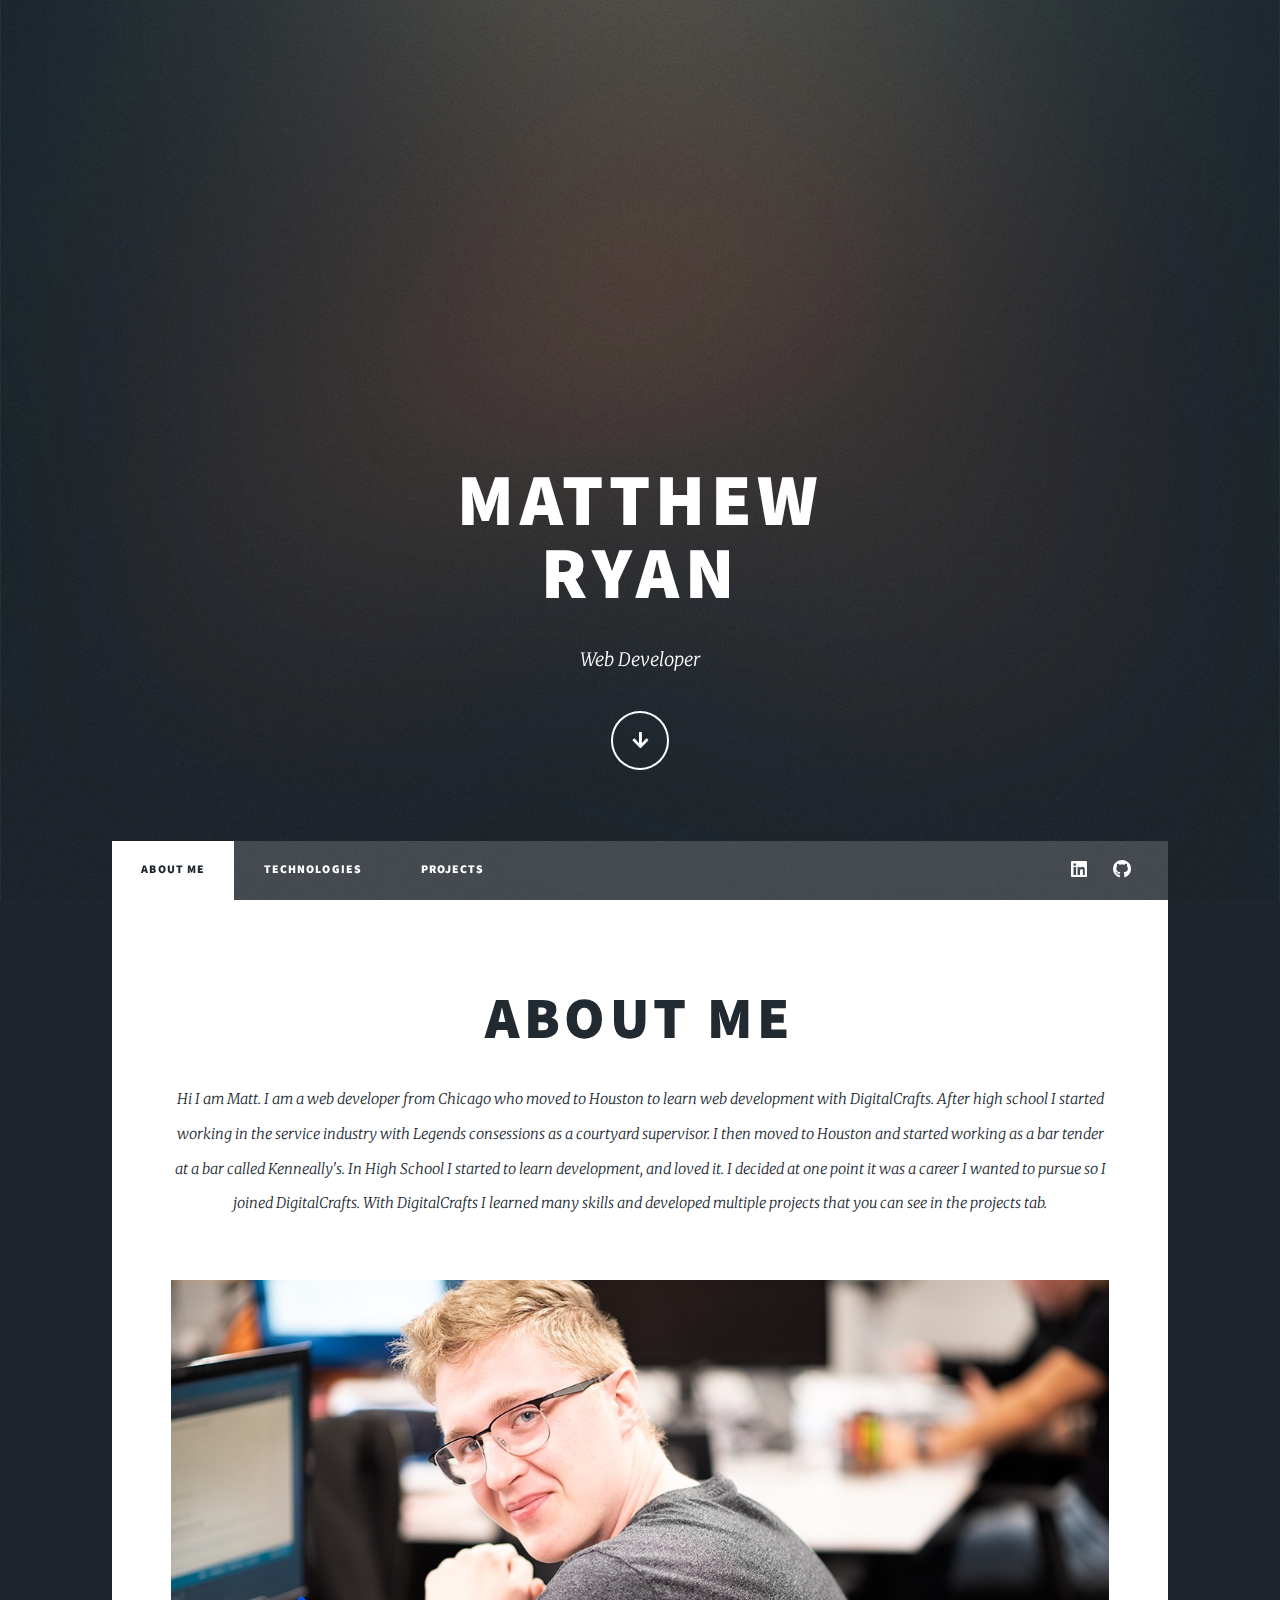
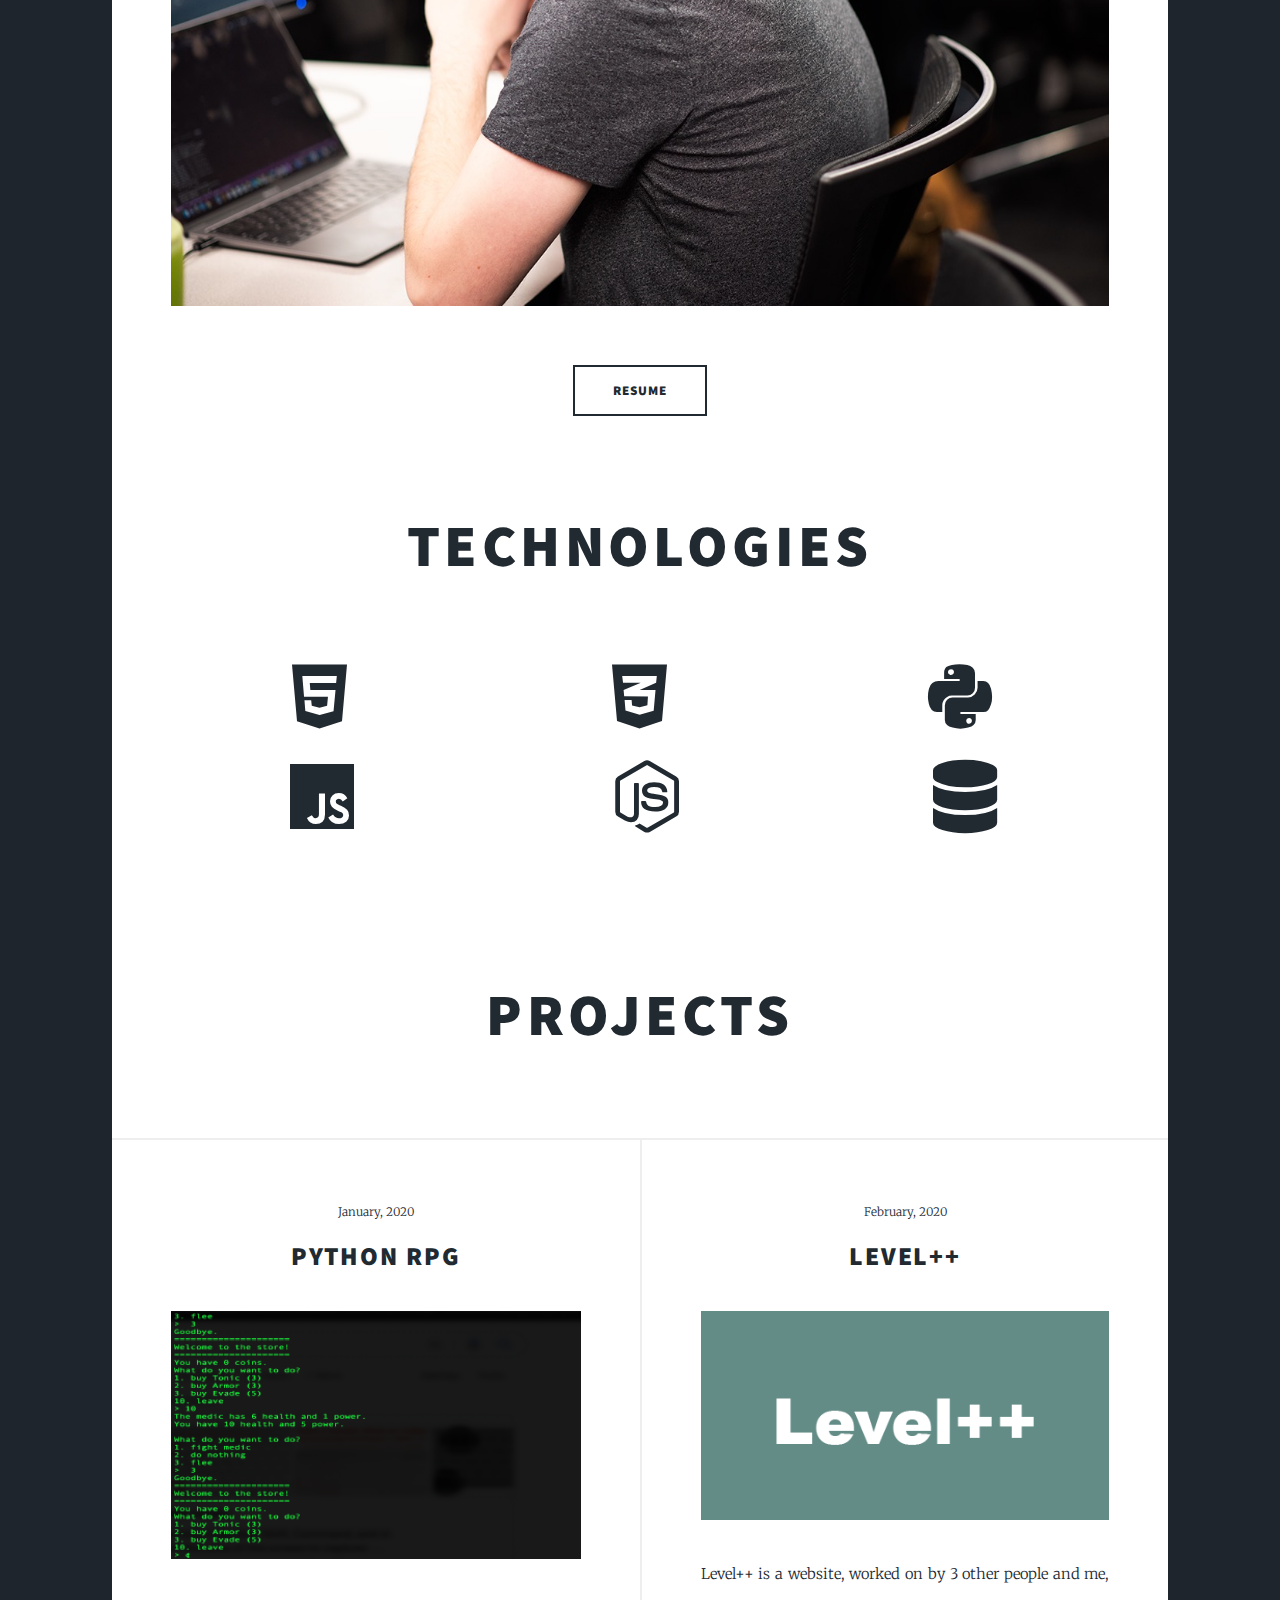
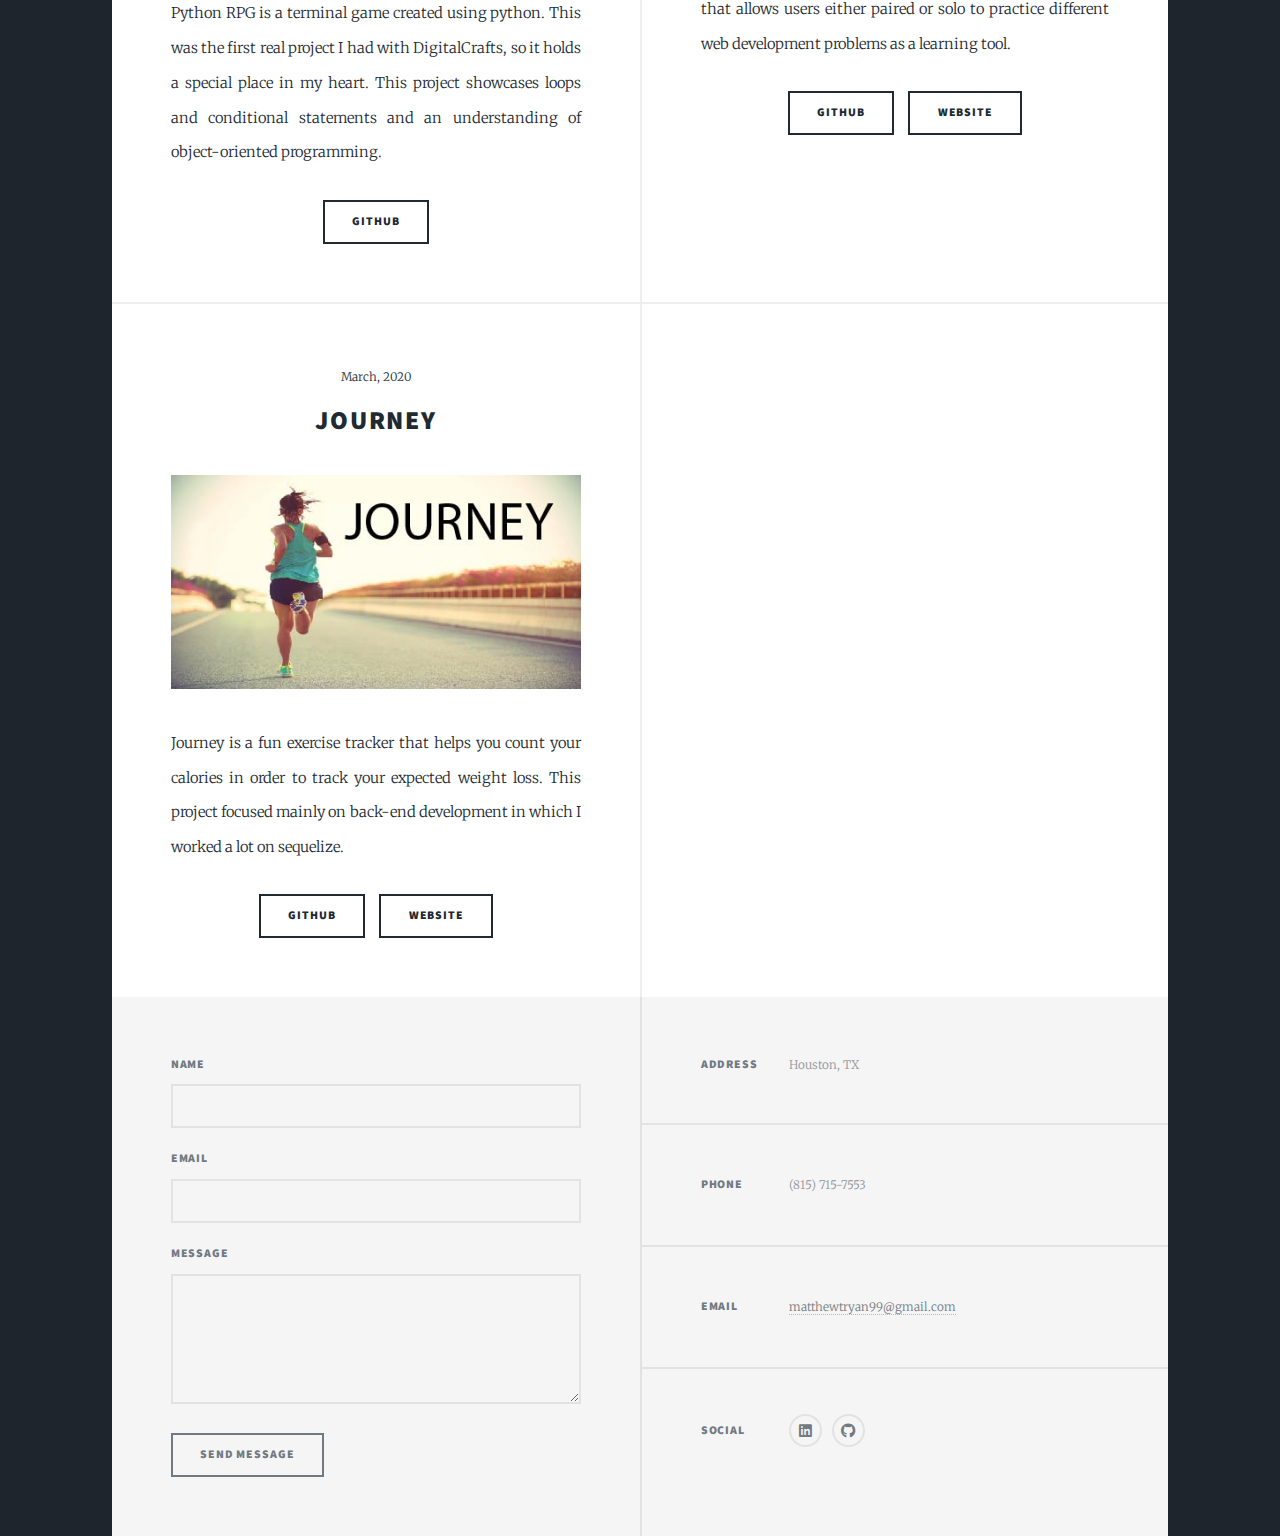
==== commit 137b2325: "a few feedback changes" ====
--- a/index.html
+++ b/index.html
@@ -56,14 +56,15 @@
 										Hi I am Matt. I am a web developer from Chicago who moved to Houston to learn web development
 										with DigitalCrafts. After high school I started working in the service industry with Legends
 										consessions as a courtyard supervisor. I then moved to Houston and started working as a bar
-										tender at a bar called Kenneally's. I wanted to move away from the service industry and get into
-										web development. With DigitalCrafts I learned many skills and developed multiple projects that you 
-										can see in the projects tab.
+										tender at a bar called Kenneally's. In High School I started to learn development, and loved it. 
+										I decided at one point it was a career I wanted to pursue so I joined DigitalCrafts. With 
+										DigitalCrafts I learned many skills and developed multiple projects that you can see in the 
+										projects tab.
 									</p>
 								</header>
 								<a href="#" class="image main"><img src="images/computerWork.JPG" alt="" /></a>
 								<ul class="actions special">
-									<li><a href="#" class="button large">Resume</a></li>
+									<li><a href="resume.html" class="button large">Resume</a></li>
 								</ul>
 								<section id="technologies">
 								<h1 class="margin-top">Technologies</h1>
--- a/assets/css/main.css
+++ b/assets/css/main.css
@@ -4701,4 +4701,9 @@
 .box-color{
 	display: flex;
 	justify-content: space-around;
+}
+
+.pdf{
+	width: 100vw;
+	height: 100vh;
 }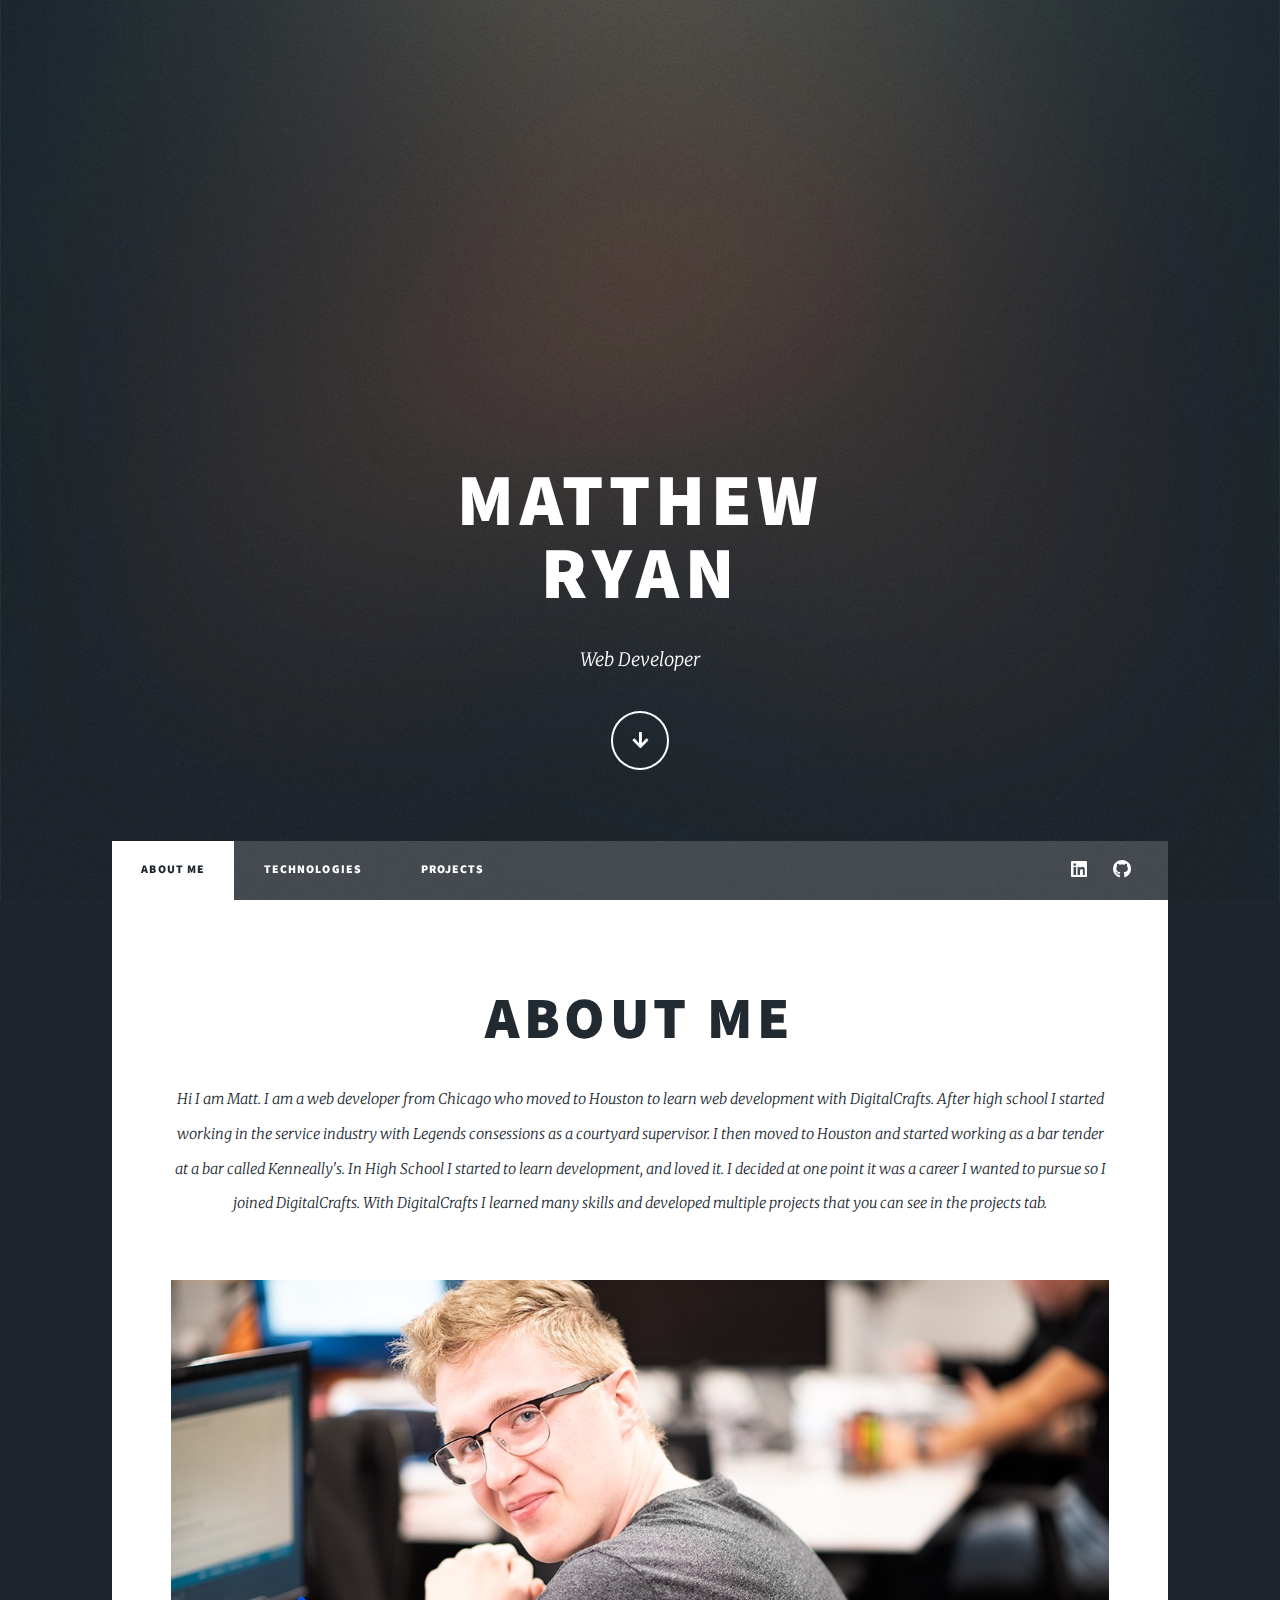
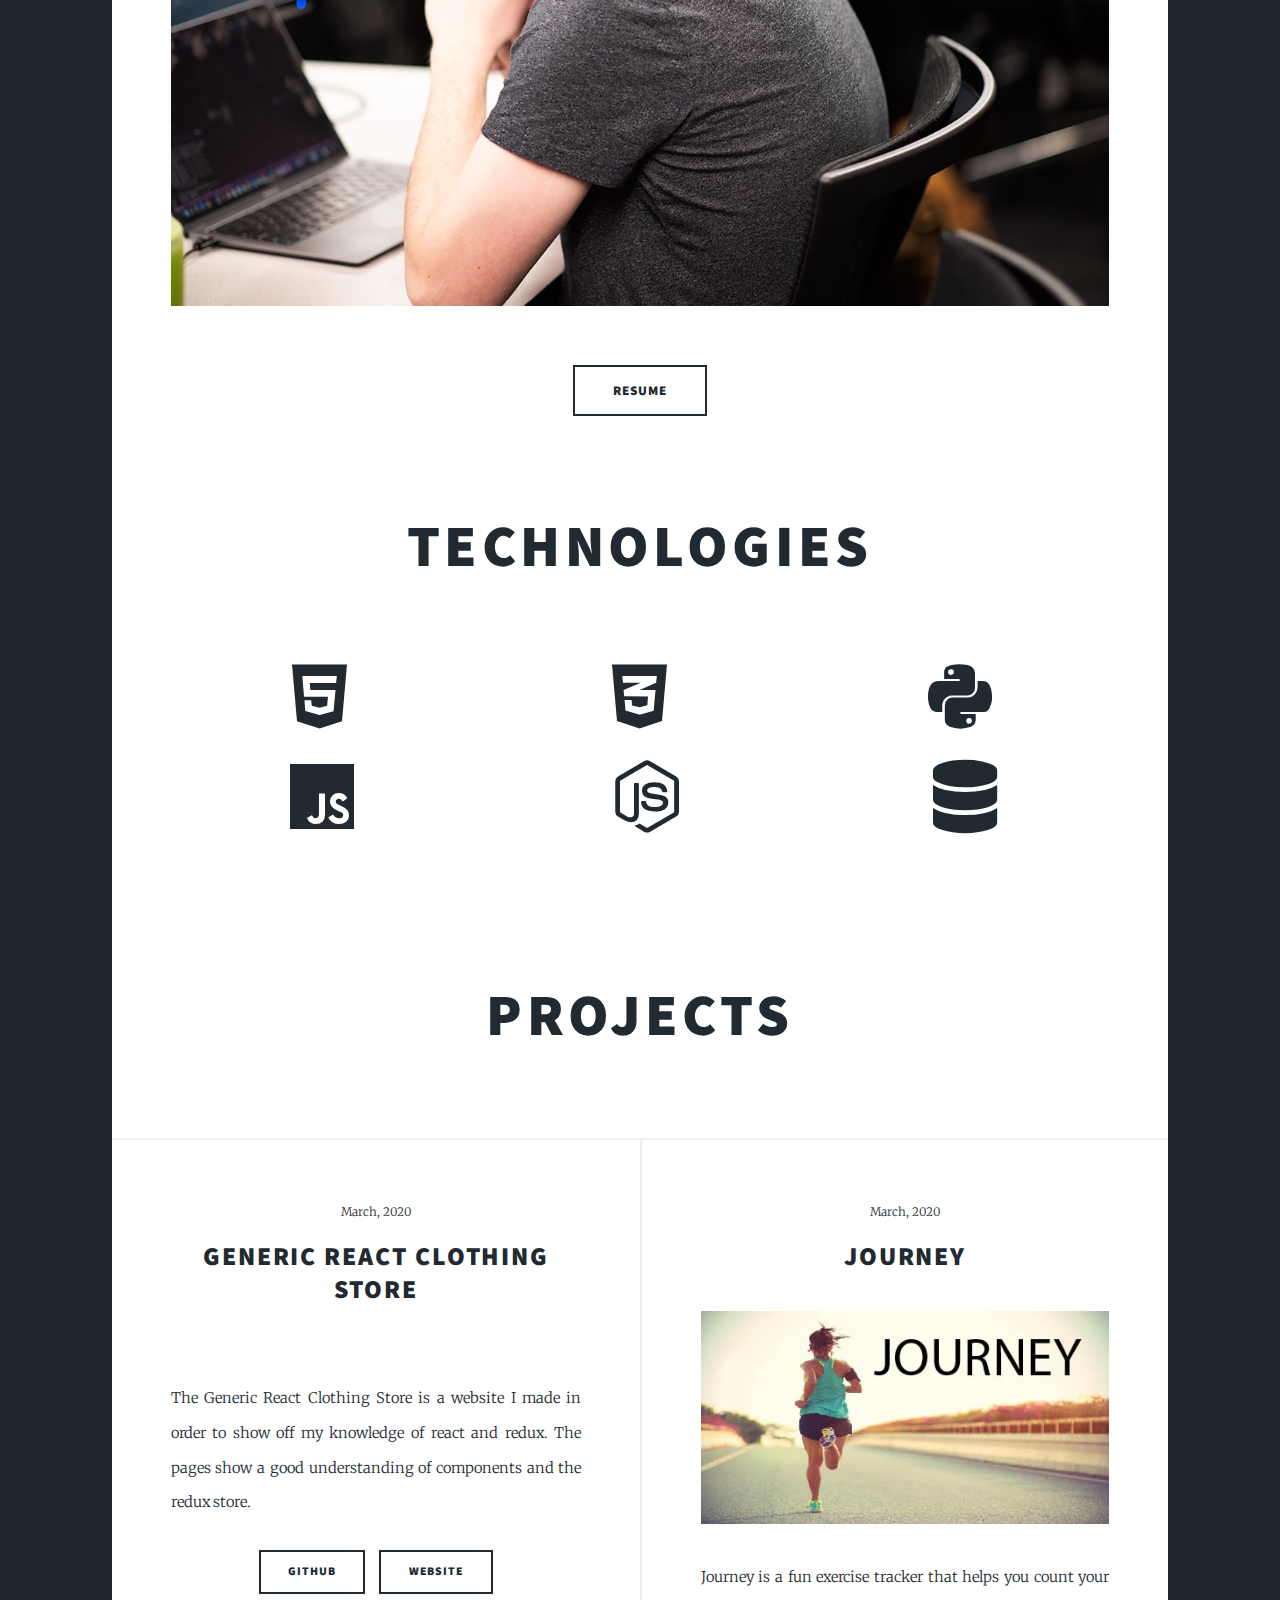
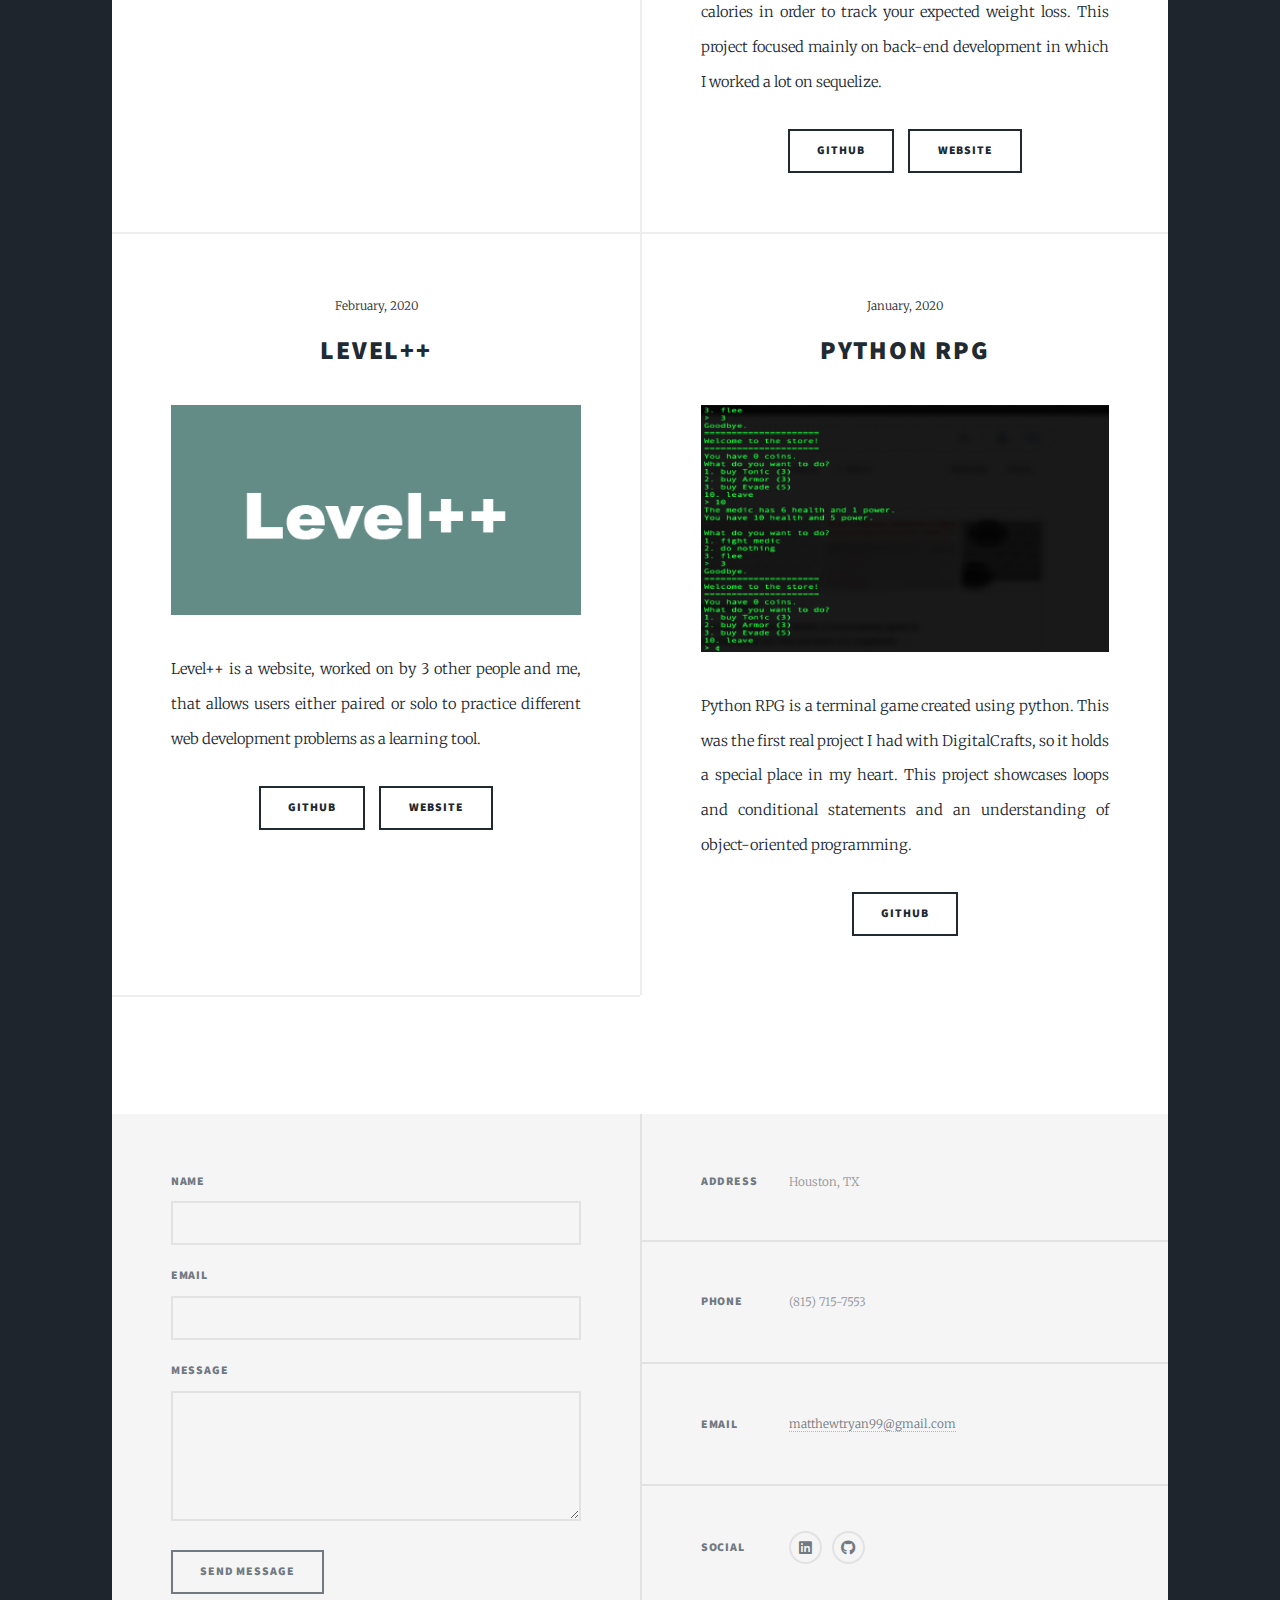
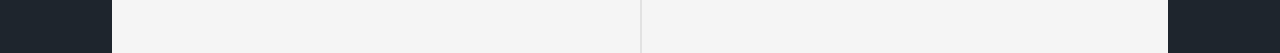
==== commit 95a16d37: "react store addition" ====
--- a/index.html
+++ b/index.html
@@ -94,6 +94,51 @@
 							<section class="posts">
 								<article>
 									<header>
+										<span class="date">March, 2020</span>
+										<h2>Generic React Clothing Store</h2>
+									</header>
+									<a href="https://optimistic-hopper-99f40e.netlify.app/" class="image fit" target="_blank"><img src="https://storage.needpix.com/rsynced_images/store-1338629_1280.jpg" alt="" /></a>
+									<p>
+										The Generic React Clothing Store is a website I made in order to show off my knowledge of
+										react and redux. The pages show a good understanding of components and the redux store.
+									</p>
+									<ul class="actions special">
+										<li><a href="https://github.com/matthewtryan99/react-store" target="_blank" class="button">GitHub</a></li>
+										<li><a href="https://optimistic-hopper-99f40e.netlify.app/" class="button" target="_blank">Website</a></li>
+									</ul>
+								</article>
+								<article>
+									<header>
+										<span class="date">March, 2020</span>
+										<h2>Journey</h2>
+									</header>
+									<a href="http://ec2-52-14-111-28.us-east-2.compute.amazonaws.com/" class="image fit" target="_blank"><img src="images/journey.jpg" alt="" /></a>
+									<p>
+										Journey is a fun exercise tracker that helps you count your calories in order to track your expected weight loss.
+										This project focused mainly on back-end development in which I worked a lot on sequelize.
+									</p>
+									<ul class="actions special">
+										<li><a href="https://github.com/plaetzaw/FitnessTracker" target="_blank" class="button">GitHub</a></li>
+										<li><a href="http://ec2-52-14-111-28.us-east-2.compute.amazonaws.com/" class="button" target="_blank">Website</a></li>
+									</ul>
+								</article>
+								<article>
+									<header>
+										<span class="date">February, 2020</span>
+										<h2>Level++</h2>
+									</header>
+									<a href="https://dc-project-1-39cab.firebaseapp.com/" class="image fit" target="_blank"><img src="images/level++.png" alt="" /></a>
+									<p>
+										Level++ is a website, worked on by 3 other people and me, that allows users either paired or solo to practice
+										different web development problems as a learning tool.
+									</p>
+									<ul class="actions special">
+										<li><a href="https://github.com/matthewtryan99/project-1" class="button" target="_blank">GitHub</a></li>
+										<li><a href="https://dc-project-1-39cab.firebaseapp.com/" class="button" target="_blank">Website</a></li>
+									</ul>
+								</article>
+								<article>
+									<header>
 										<span class="date">January, 2020</span>
 										<h2>Python RPG</h2>
 									</header>
@@ -106,36 +151,8 @@
 									<ul class="actions special">
 										<li><a href="https://github.com/matthewtryan99/hero-rpg" target="_blank" class="button">GitHub</a></li>
 									</ul>
-								</article><article>
-									<header>
-										<span class="date">February, 2020</span>
-										<h2>Level++</h2>
-									</header>
-									<a href="https://dc-project-1-39cab.firebaseapp.com/" class="image fit" target="_blank"><img src="images/level++.png" alt="" /></a>
-									<p>
-										Level++ is a website, worked on by 3 other people and me, that allows users either paired or solo to practice
-										different web development problems as a learning tool.
-									</p>
-									<ul class="actions special">
-										<li><a href="https://github.com/matthewtryan99/project-1" class="button" target="_blank">GitHub</a></li>
-										<li><a href="https://dc-project-1-39cab.firebaseapp.com/" class="button" target="_blank">Website</a></li>
-									</ul>
-								</article>
-								<article>
-									<header>
-										<span class="date">March, 2020</span>
-										<h2>Journey</h2>
-									</header>
-									<a href="#" class="image fit" target="_blank"><img src="images/journey.jpg" alt="" /></a>
-									<p>
-										Journey is a fun exercise tracker that helps you count your calories in order to track your expected weight loss.
-										This project focused mainly on back-end development in which I worked a lot on sequelize.
-									</p>
-									<ul class="actions special">
-										<li><a href="https://github.com/plaetzaw/FitnessTracker" target="_blank" class="button">GitHub</a></li>
-										<li><a href="http://ec2-52-14-111-28.us-east-2.compute.amazonaws.com/" class="button" target="_blank">Website</a></li>
-									</ul>
-								</article>
+								</article>
+
 								<article>
 								</article>
 
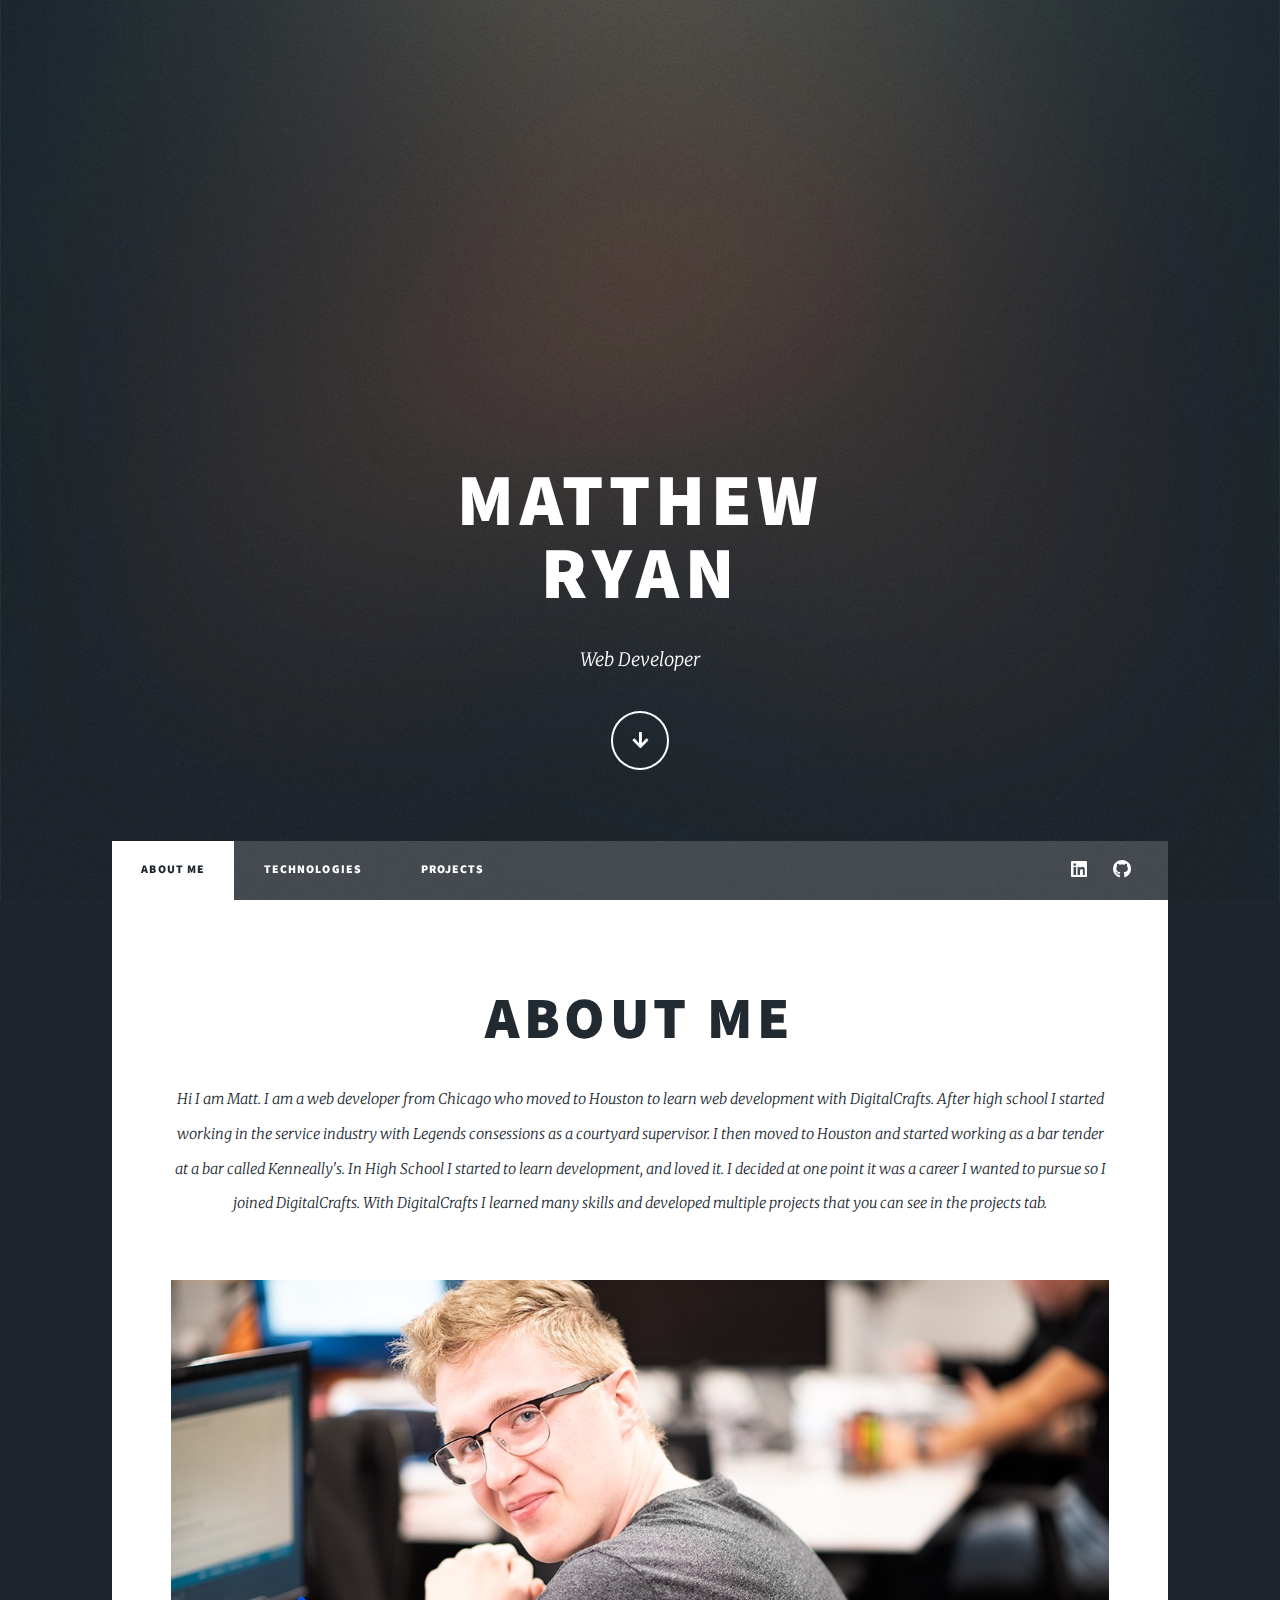
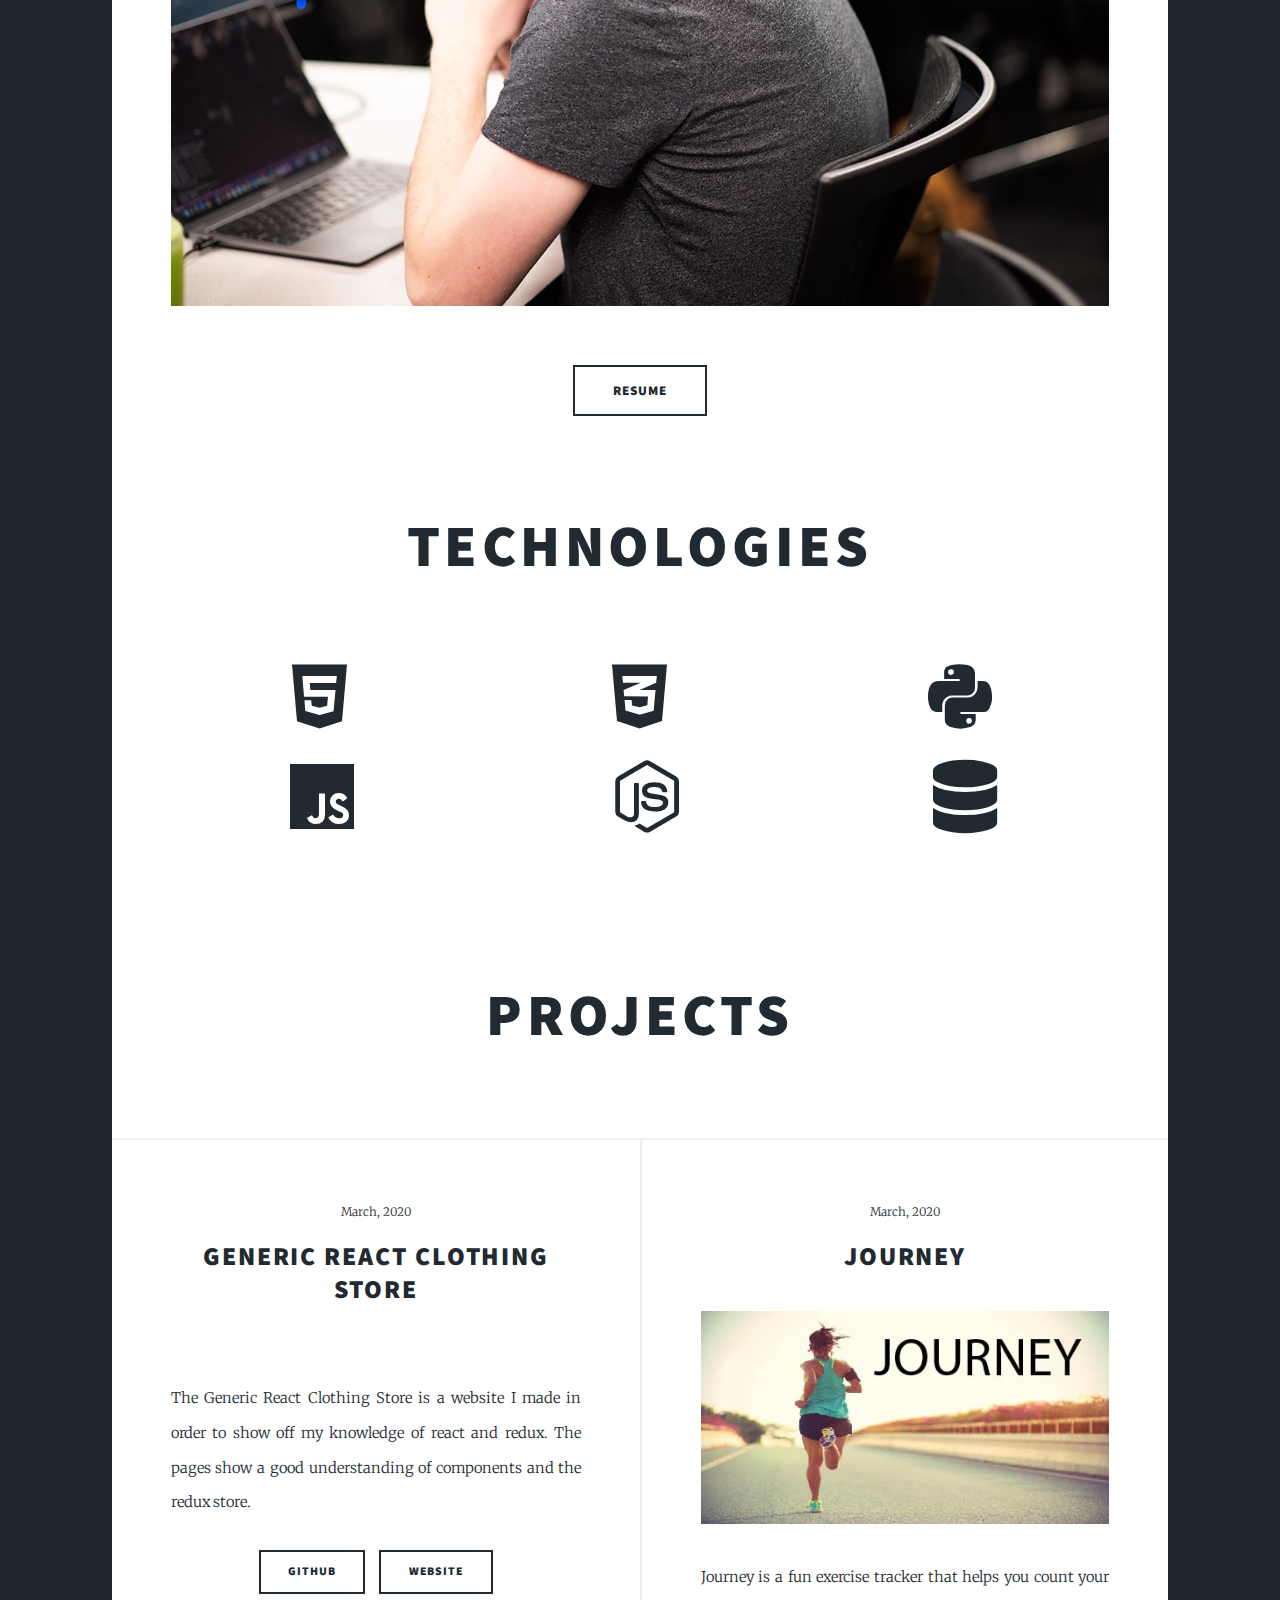
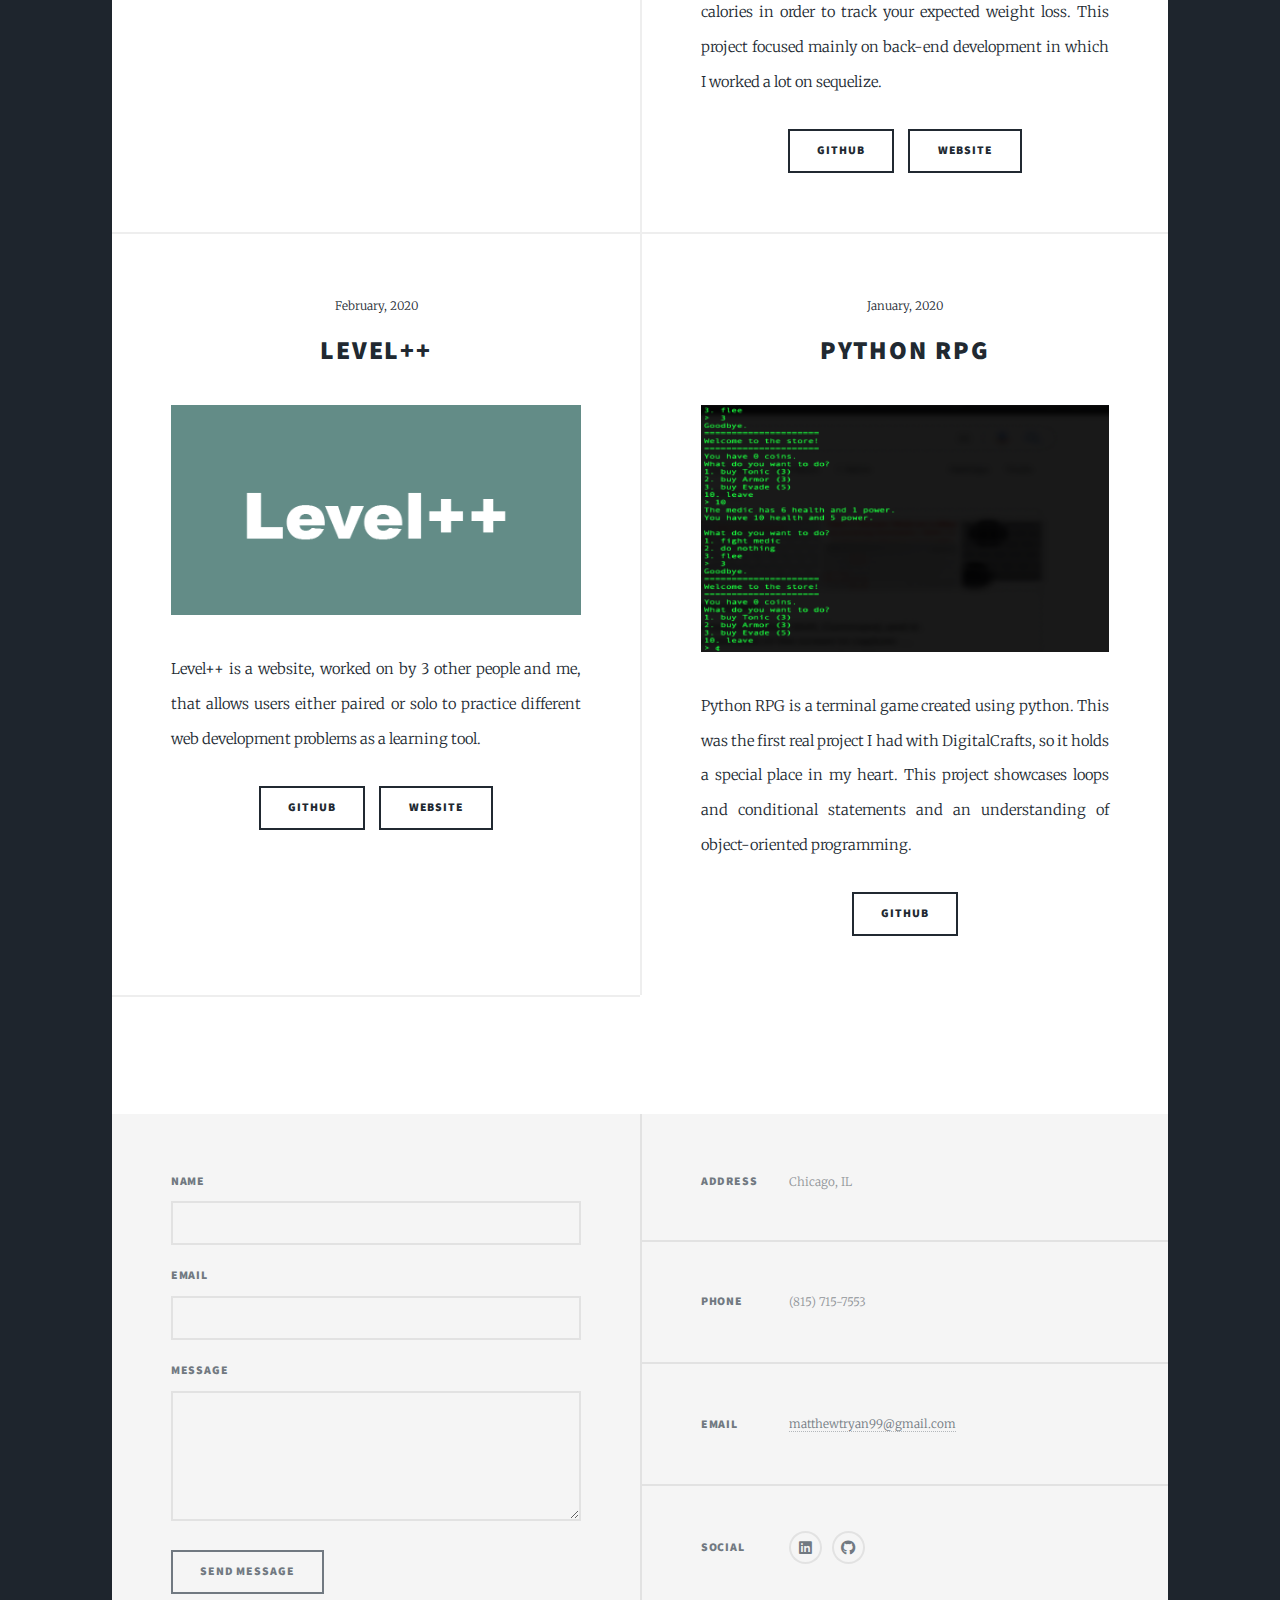
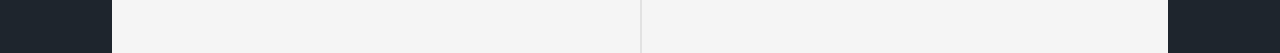
==== commit 51379a7e: "address change" ====
--- a/index.html
+++ b/index.html
@@ -188,7 +188,7 @@
 						<section class="split contact">
 							<section class="alt">
 								<h3>Address</h3>
-								<p>Houston, TX</p>
+								<p>Chicago, IL</p>
 							</section>
 							<section>
 								<h3>Phone</h3>
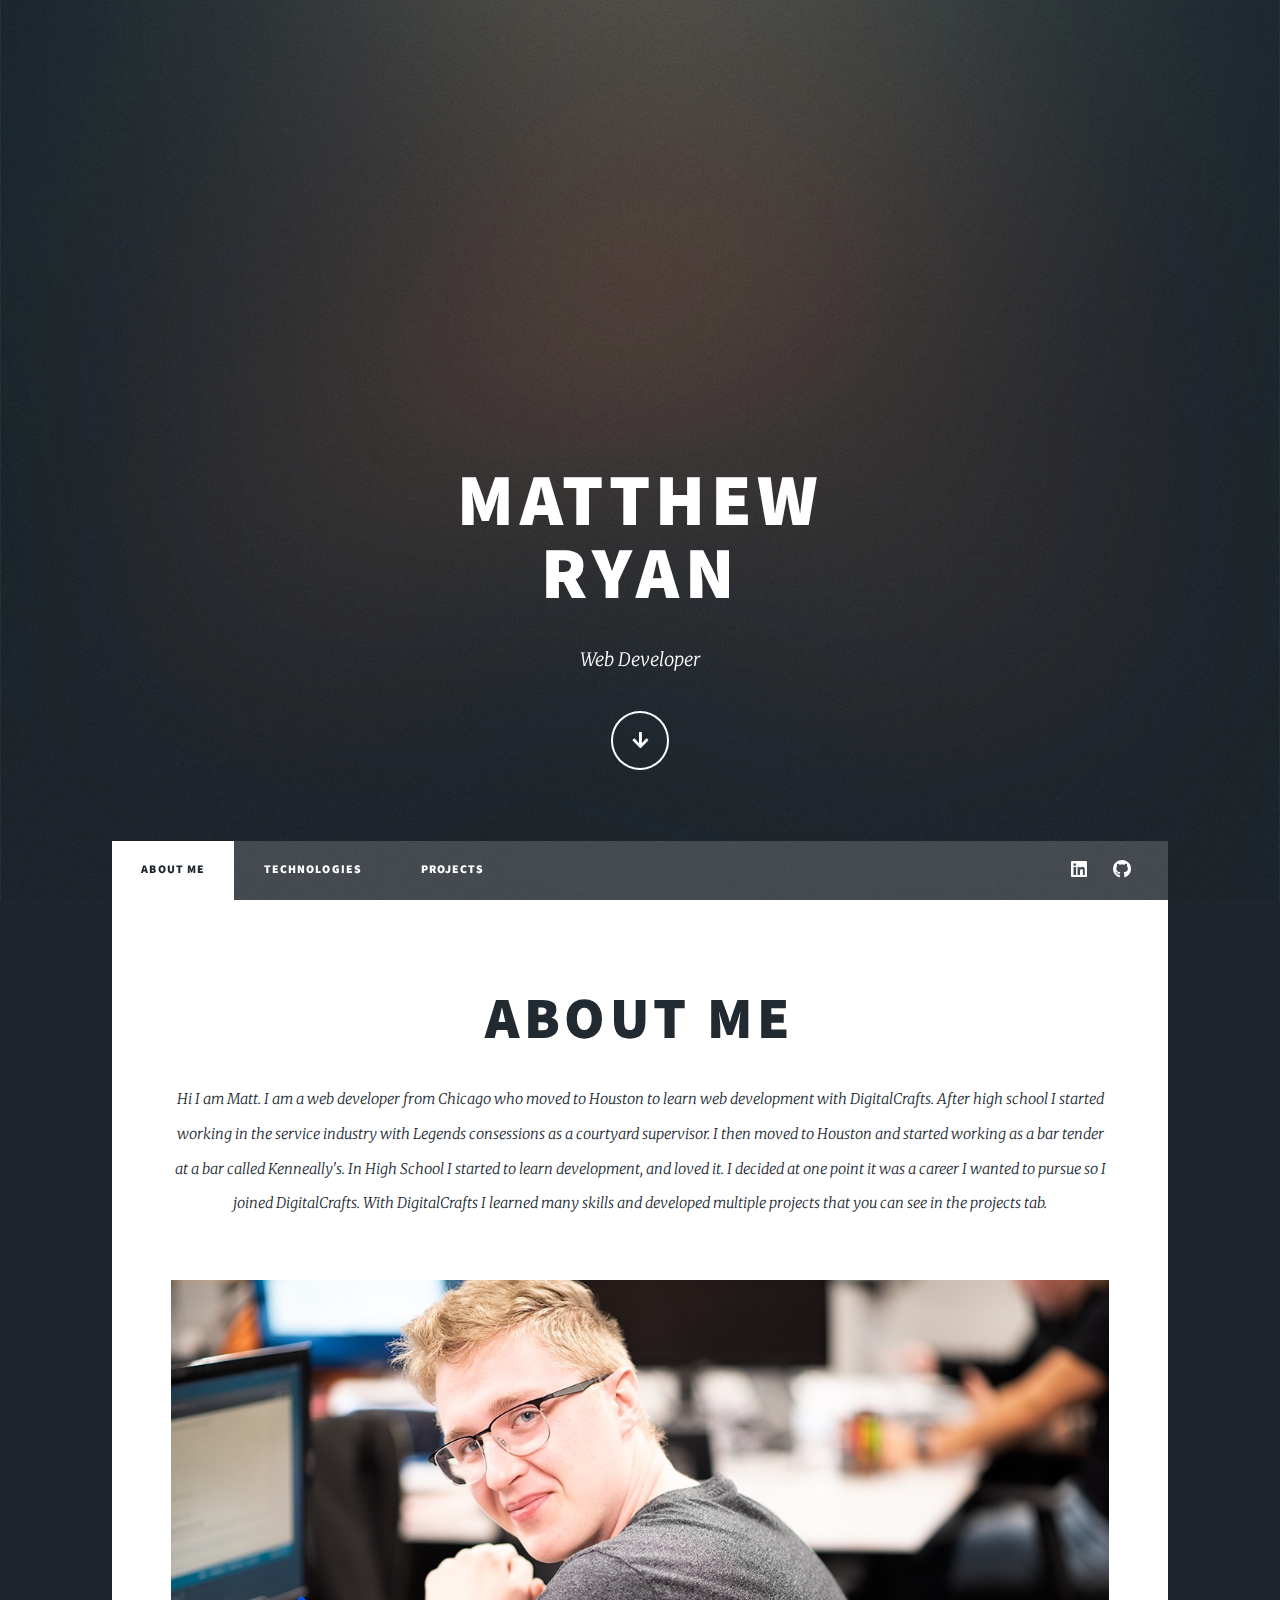
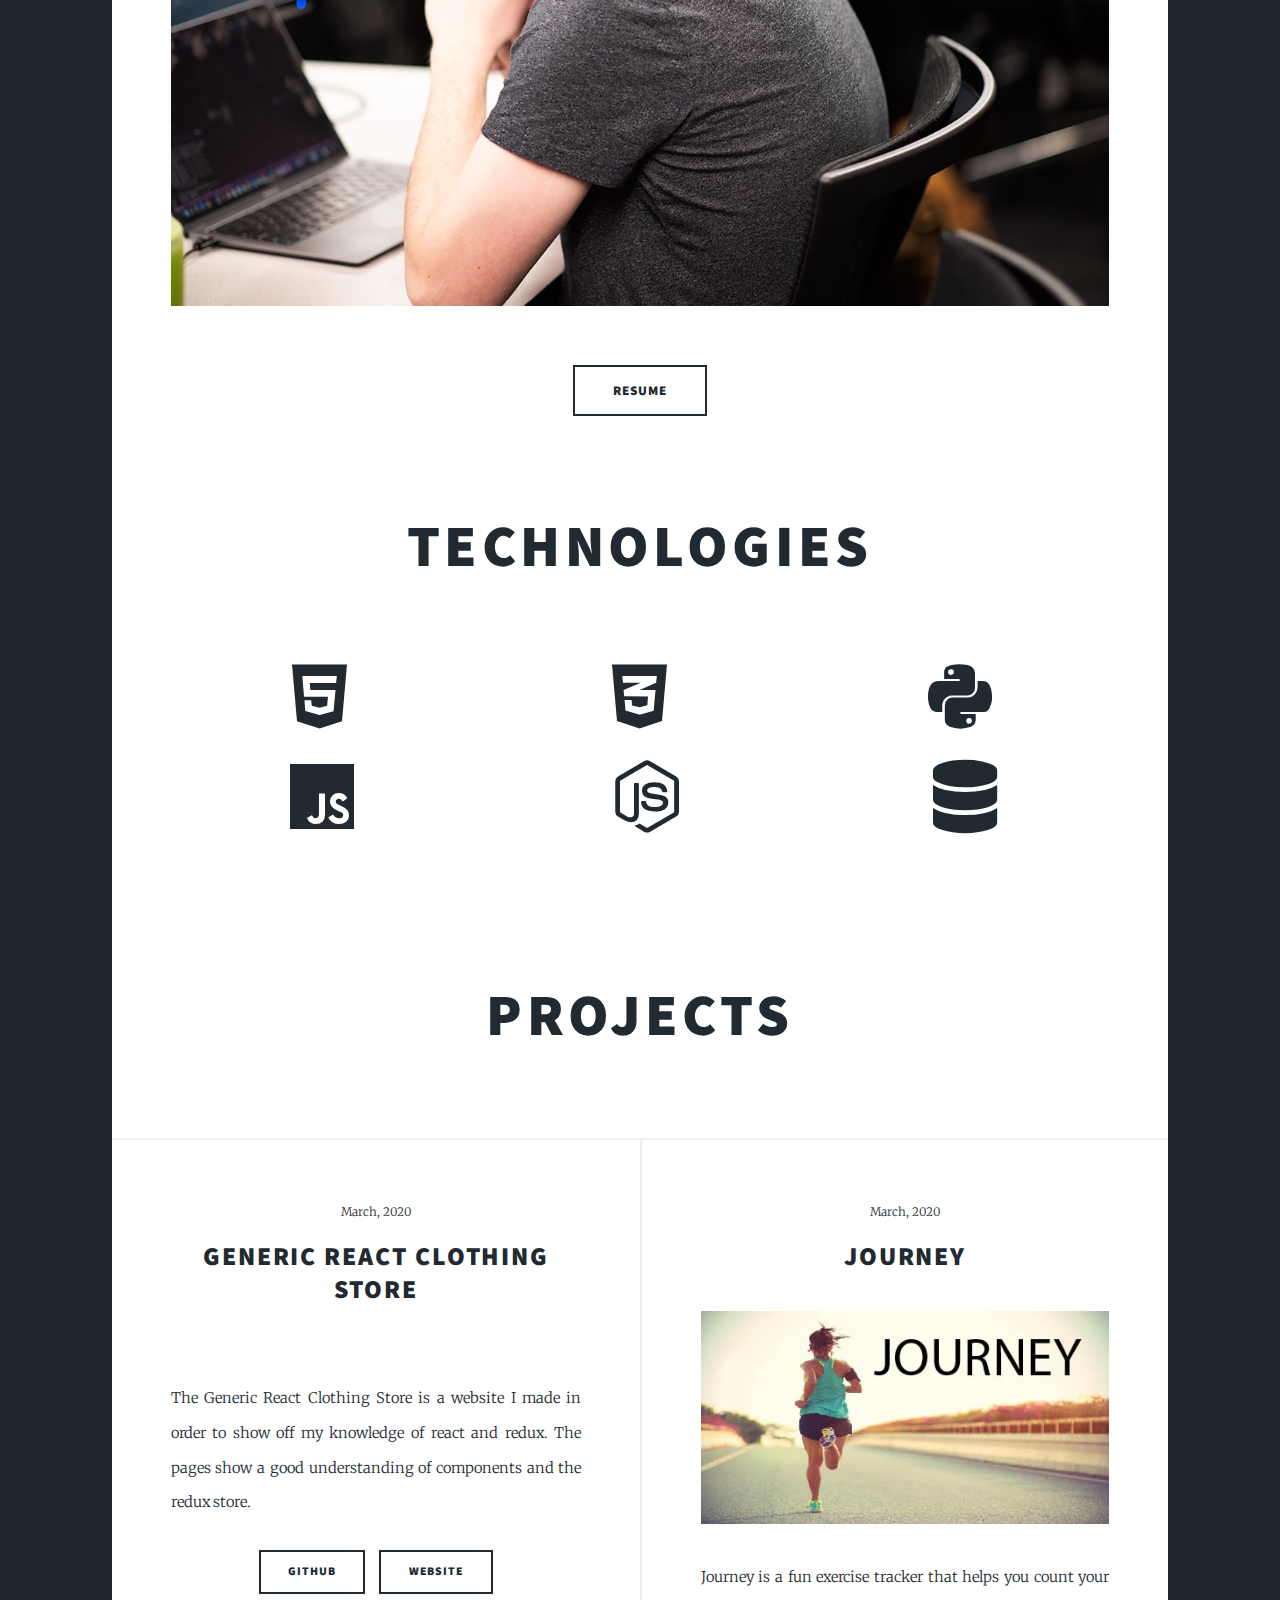
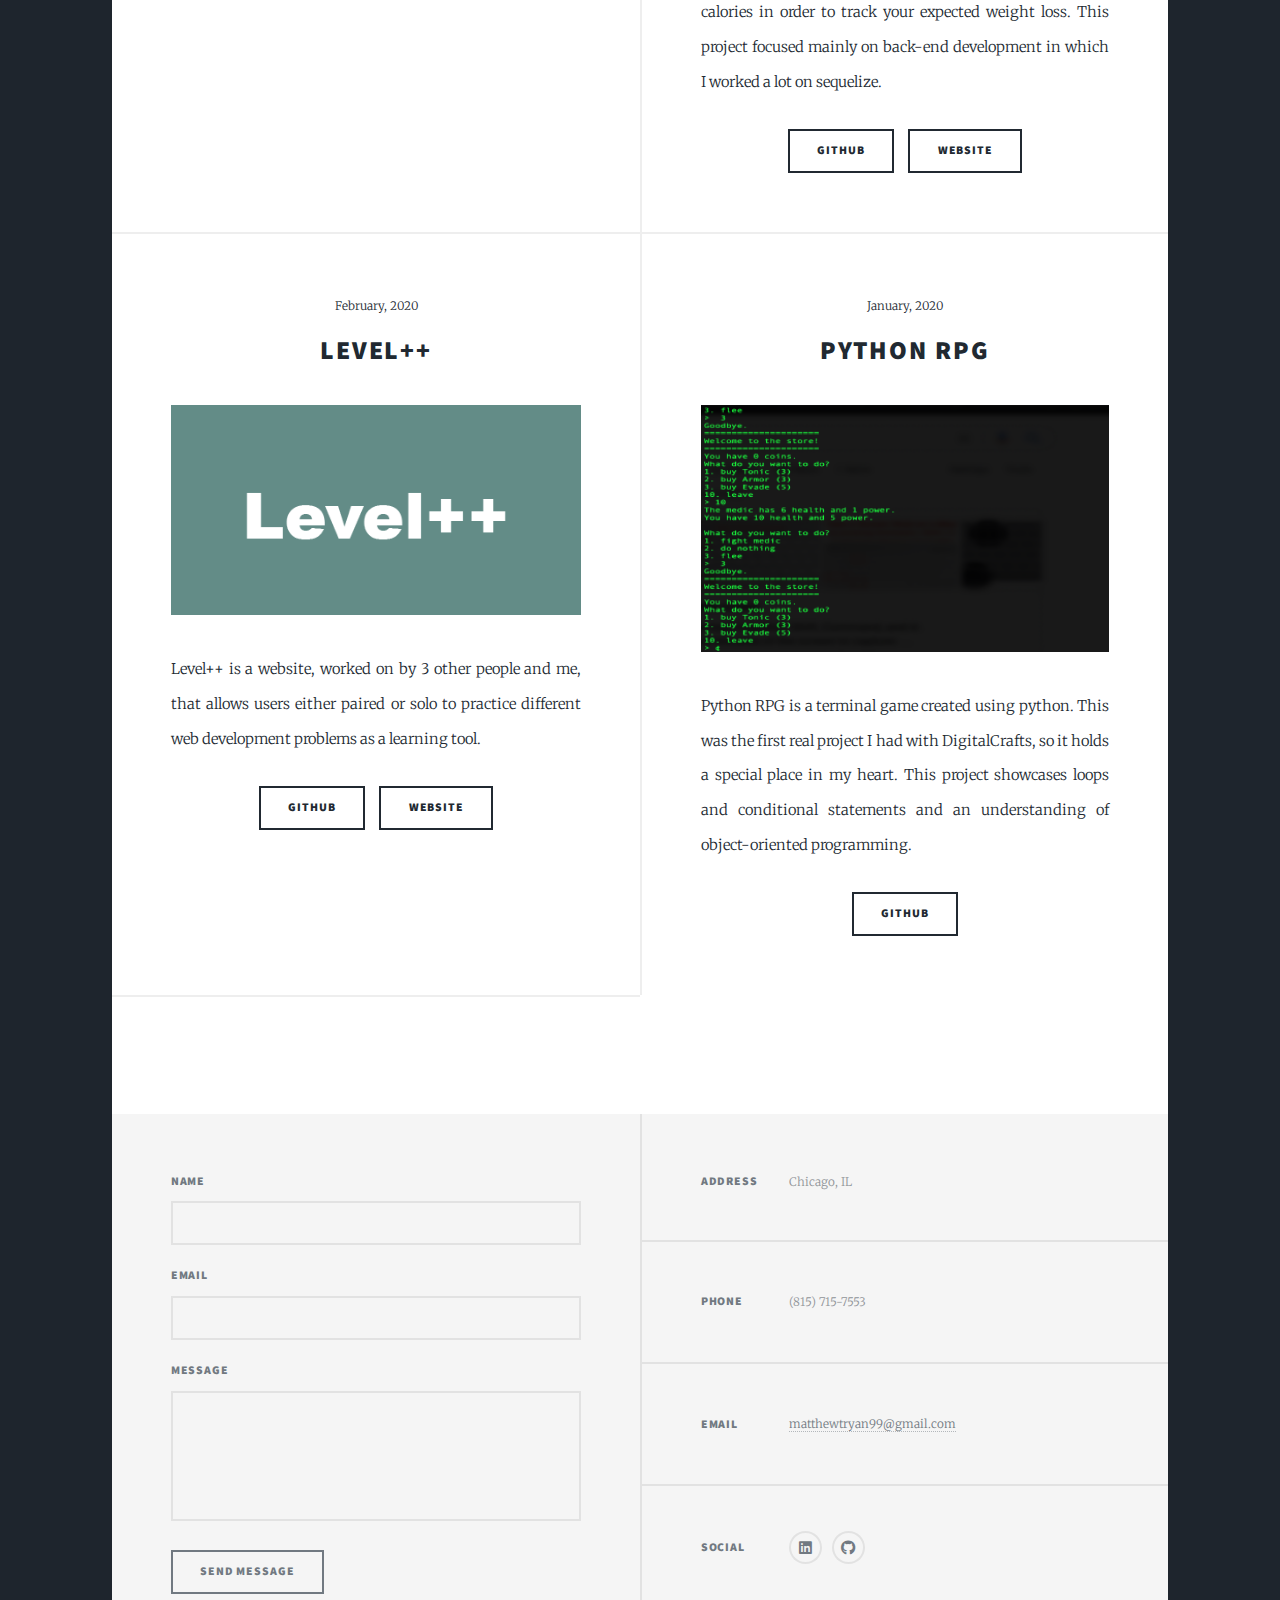
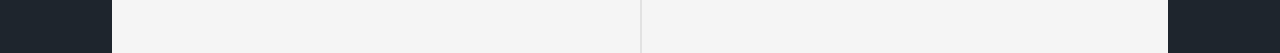
==== commit c891e23c: "requiring fields" ====
--- a/index.html
+++ b/index.html
@@ -12,6 +12,35 @@
 		<link rel="stylesheet" href="assets/css/main.css" />
 		<noscript><link rel="stylesheet" href="assets/css/noscript.css" /></noscript>
 	</head>
+
+	<script type="text/javascript" src="https://cdn.jsdelivr.net/npm/emailjs-com@3/dist/email.min.js"></script>
+    <script type="text/javascript">
+        (function() {
+            // https://dashboard.emailjs.com/admin/integration
+            emailjs.init('user_Ubqy3JTmVaiN62C8A9QX7');
+        })();
+    </script>
+    <script type="text/javascript">
+        window.onload = function() {
+            document.getElementById('contact-form').addEventListener('submit', function(event) {
+                event.preventDefault();
+                // generate a five digit number for the contact_number variable
+                // these IDs from the previous steps
+                emailjs.sendForm('service_v0q0hct', 'template_zyrxmdu', this)
+                    .then(function() {
+                        console.log('SUCCESS!');
+						confirm("your message has been sent")
+						document.getElementById('name').value = '';
+						document.getElementById('email').value = '';
+						document.getElementById('message').value = '';
+                    }, function(error) {
+                        console.log('FAILED...', error);
+						alert("your message failed to send")
+                    });
+            });
+        }
+    </script>
+
 	<body class="is-preload">
 
 		<!-- Wrapper -->
@@ -165,19 +194,19 @@
 				<!-- Footer -->
 					<footer id="footer">
 						<section>
-							<form method="post" action="#">
+							<form id="contact-form">
 								<div class="fields">
 									<div class="field">
 										<label for="name">Name</label>
-										<input type="text" name="name" id="name" />
+										<input type="text" name="name" id="name" required/>
 									</div>
 									<div class="field">
 										<label for="email">Email</label>
-										<input type="text" name="email" id="email" />
+										<input type="text" name="email" id="email" required/>
 									</div>
 									<div class="field">
 										<label for="message">Message</label>
-										<textarea name="message" id="message" rows="3"></textarea>
+										<textarea name="message" id="message" rows="3" maxlength='500' style="resize: none;" required></textarea>
 									</div>
 								</div>
 								<ul class="actions">
